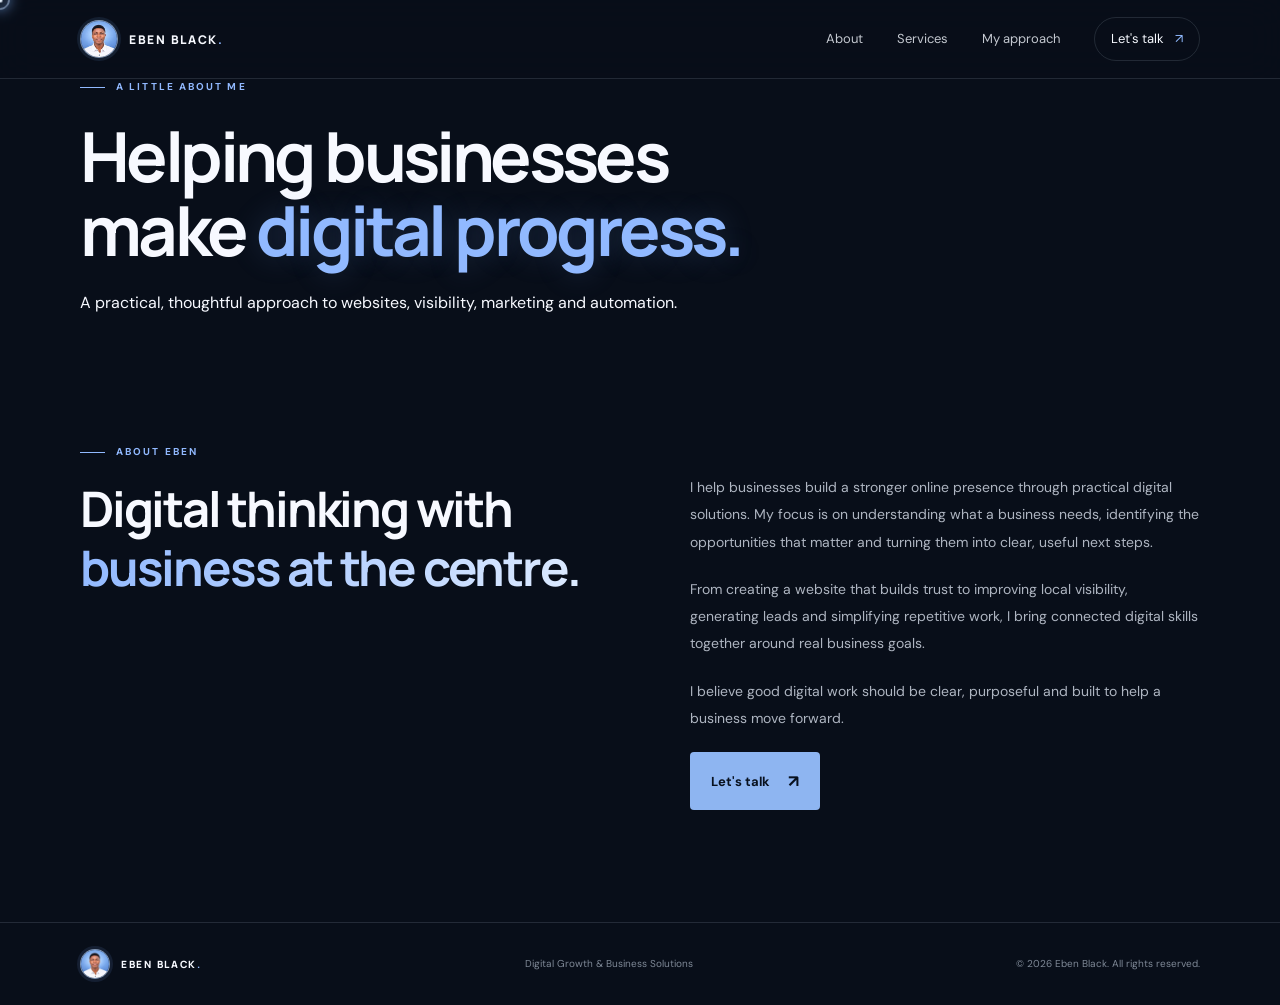
==== about.html @ 84b75a9a "Create dedicated About page" ====
<!doctype html>
<html lang="en">
<head>
  <meta charset="UTF-8">
  <meta name="viewport" content="width=device-width, initial-scale=1">
  <meta name="theme-color" content="#10131a">
  <meta name="description" content="I help businesses build a stronger online presence through thoughtful, practical digital solutions.">
  <meta property="og:title" content="Eben Black — Digital Growth & Business Solutions">
  <meta property="og:description" content="Practical digital solutions that help businesses get seen, win customers and grow.">
  <meta property="og:type" content="website">
  <title>About | Eben Black</title>
  <link rel="preconnect" href="https://fonts.googleapis.com">
  <link rel="preconnect" href="https://fonts.gstatic.com" crossorigin>
  <link href="https://fonts.googleapis.com/css2?family=DM+Sans:wght@400;500;600;700&family=Manrope:wght@400;500;600;700;800&display=swap" rel="stylesheet">
  <link rel="icon" type="image/png" href="/assets/eben-favicon.png?v=4"><link rel="apple-touch-icon" type="image/png" href="/assets/eben-favicon.png?v=4"><link rel="stylesheet" href="styles.css">
  <script src="script.js" defer></script>
</head>
<body>
<header class="site-header">
    <nav class="nav container" aria-label="Main navigation">
      <a class="brand" href="/" aria-label="Eben Black home"><img class="brand-photo" src="/assets/eben-portrait.jpg?v=4" alt="Eben Black portrait" width="38" height="38" loading="eager"><span>EBEN BLACK<span class="brand-dot">.</span></span></a>
      <button class="menu-toggle" aria-label="Open navigation" aria-expanded="false" aria-controls="nav-links"><span></span><span></span></button>
      <div class="nav-links" id="nav-links">
        <a href="/about.html" aria-current="page">About</a><a href="/services.html">Services</a><a href="/approach.html">My approach</a><a href="/contact.html" class="nav-cta">Let's talk <span aria-hidden="true">↗</span></a>
      </div>
    </nav>
  </header>
<main><section class="page-hero"><div class="container"><p class="eyebrow"><span class="eyebrow-line"></span>A LITTLE ABOUT ME</p><h1>Helping businesses make <span class="hero-highlight">digital progress.</span></h1><p class="page-lead">A practical, thoughtful approach to websites, visibility, marketing and automation.</p></div></section><section class="section about-page-section"><div class="container split-layout"><div><p class="eyebrow"><span class="eyebrow-line"></span> ABOUT EBEN</p><h2 class="section-heading">Digital thinking with <span class="gradient-text">business at the centre.</span></h2></div><div class="about-copy"><p>I help businesses build a stronger online presence through practical digital solutions. My focus is on understanding what a business needs, identifying the opportunities that matter and turning them into clear, useful next steps.</p><p>From creating a website that builds trust to improving local visibility, generating leads and simplifying repetitive work, I bring connected digital skills together around real business goals.</p><p>I believe good digital work should be clear, purposeful and built to help a business move forward.</p><a class="button button-primary" href="/contact.html">Let's talk <span aria-hidden="true">↗</span></a></div></div></section></main>
<footer class="footer"><div class="container footer-inner"><a class="brand" href="/"><img class="brand-photo" src="/assets/eben-portrait.jpg?v=4" alt=""><span>EBEN BLACK<span class="brand-dot">.</span></span></a><p>Digital Growth &amp; Business Solutions</p><span>© <span id="year"></span> Eben Black. All rights reserved.</span></div></footer>
</body>
</html>
---- styles.css ----
:root{--ink:#f5f6f8;--muted:#a4aab7;--dark:#10131a;--panel:#171c26;--line:rgba(255,255,255,.1);--lime:#c4f36b;--blue:#8ca8ff;--font:'DM Sans',sans-serif;--display:'Manrope',sans-serif}*{box-sizing:border-box}html{scroll-behavior:smooth;scroll-padding-top:90px}body{margin:0;background:var(--dark);color:var(--ink);font-family:var(--font);line-height:1.65;-webkit-font-smoothing:antialiased}a{color:inherit;text-decoration:none}.container{width:min(1120px,calc(100% - 48px));margin-inline:auto}.site-header{position:sticky;top:0;z-index:20;background:rgba(16,19,26,.88);backdrop-filter:blur(18px);border-bottom:1px solid var(--line)}.nav{height:78px;display:flex;align-items:center;justify-content:space-between}.brand{display:inline-flex;align-items:center;gap:11px;font:800 12px var(--display);letter-spacing:1.7px}.brand-mark{display:grid;place-items:center;width:34px;height:34px;border-radius:10px;background:var(--lime);color:#11151b;font:800 12px var(--display);letter-spacing:-.5px}.brand-dot{color:var(--lime)}.nav-links{display:flex;align-items:center;gap:34px;color:#c4c8d0;font-size:13px}.nav-links a:hover,.text-link:hover{color:var(--lime)}.nav-cta{padding:10px 16px;border:1px solid var(--line);border-radius:6px;color:var(--ink)}.nav-cta span{color:var(--lime);margin-left:8px}.menu-toggle{display:none}.section{padding:112px 0}.hero{padding:100px 0 28px;overflow:hidden;background:radial-gradient(ellipse at 82% 35%,rgba(91,112,177,.14),transparent 34%),var(--dark)}.hero-grid{display:grid;grid-template-columns:1.08fr .92fr;align-items:center;gap:65px;min-height:480px}.eyebrow{display:flex;align-items:center;gap:11px;color:var(--lime);font-size:10px;font-weight:700;letter-spacing:2px}.eyebrow-line{width:25px;height:1px;background:var(--lime)}h1,h2,h3,p{margin-top:0}h1,h2,h3{font-family:var(--display)}h1{max-width:680px;margin:23px 0 22px;font-size:clamp(42px,5.5vw,69px);line-height:1.08;letter-spacing:-3.6px;font-weight:700}.gradient-text{background:linear-gradient(100deg,var(--lime),#a8c8ff 90%);-webkit-background-clip:text;background-clip:text;color:transparent}.hero-description{max-width:570px;color:#b0b6c2;font-size:16px;line-height:1.85}.hero-actions{display:flex;align-items:center;gap:28px;margin-top:32px}.button{display:inline-flex;align-items:center;justify-content:center;gap:18px;padding:15px 21px;border-radius:6px;font-size:13px;font-weight:700;transition:transform .2s,background .2s}.button:hover{transform:translateY(-2px)}.button-primary{background:var(--lime);color:#151a1e}.button-primary span,.button-light span{font-size:17px}.text-link{font-size:13px;font-weight:600;color:var(--ink)}.text-link span{color:var(--lime);margin-left:7px}.hero-note{margin-top:48px;color:#89919f;font-size:11px}.status-dot{display:inline-block;width:7px;height:7px;margin-right:9px;border-radius:50%;background:var(--lime);box-shadow:0 0 12px #c4f36b80}.hero-art{height:455px;position:relative;display:grid;place-items:center}.art-orbit{position:absolute;border:1px solid rgba(196,243,107,.15);border-radius:50%;transform:rotate(-28deg)}.orbit-one{width:430px;height:290px}.orbit-two{width:350px;height:410px;transform:rotate(38deg);border-color:rgba(140,168,255,.16)}.art-card-main{position:relative;width:265px;padding:28px 29px 25px;border:1px solid rgba(255,255,255,.16);border-radius:14px;background:linear-gradient(145deg,#252d3b,#171c26 70%);box-shadow:0 30px 80px #0007;transform:rotate(-5deg)}.art-label{font-size:9px;letter-spacing:2px;color:#aab2c0}.art-symbol{position:absolute;right:27px;top:45px;width:45px;height:45px;border-radius:50%;display:grid;place-items:center;background:var(--lime);color:#111;font-size:25px}.art-card-main h2{font-size:38px;line-height:1.13;letter-spacing:-1.8px;margin:32px 0 20px}.art-card-main h2 span{color:var(--lime)}.art-line{height:1px;background:var(--line);margin-bottom:14px}.art-card-main p{font-size:10px;color:#aab2c0;margin:0}.art-chip{position:absolute;padding:12px 16px;border:1px solid #ffffff20;border-radius:7px;background:#202735;color:#e9edf2;font-size:11px;box-shadow:0 15px 35px #0005}.chip-top{top:75px;right:0}.chip-bottom{bottom:66px;left:0}.chip-icon{color:var(--lime);margin-right:8px}.art-spark{position:absolute;color:var(--lime);font-size:24px}.spark-one{top:38px;left:70px}.spark-two{right:38px;bottom:65px;color:var(--blue)}.hero-bottom{display:flex;align-items:center;gap:23px;padding:24px 0 12px;border-top:1px solid var(--line);color:#b8bfca;font-size:10px;letter-spacing:1.4px}.hero-bottom>span{color:#727c8b;font-size:9px;margin-right:8px}.hero-bottom i{height:3px;width:3px;border-radius:50%;background:var(--lime)}.about-section{background:#151a23}.split-layout{display:grid;grid-template-columns:1fr 1fr;gap:100px;align-items:start}.section-heading{font-size:clamp(34px,4vw,49px);line-height:1.2;letter-spacing:-2.2px;margin:20px 0 0}.about-copy{padding-top:30px}.about-copy p{color:#aeb5c1;font-size:14px;line-height:1.95;margin-bottom:20px}.about-copy .text-link{display:inline-block;margin-top:8px}.services-section{background:var(--dark)}.section-intro{display:flex;justify-content:space-between;align-items:end;gap:50px;margin-bottom:48px}.section-intro .section-heading{max-width:610px}.intro-note{max-width:310px;color:#929aa8;font-size:13px;line-height:1.8;margin-bottom:5px}.service-grid{display:grid;grid-template-columns:repeat(3,1fr);gap:13px}.service-card{position:relative;min-height:270px;padding:27px 25px 23px;border:1px solid var(--line);border-radius:9px;background:linear-gradient(145deg,#1a202b,#151a23);transition:border-color .2s,transform .2s}.service-card:hover{border-color:#c4f36b70;transform:translateY(-4px)}.service-number{position:absolute;top:25px;right:25px;color:#687181;font:600 11px var(--display)}.service-icon{width:40px;height:40px;display:grid;place-items:center;border:1px solid #c4f36b55;border-radius:9px;color:var(--lime);font-size:20px;margin-bottom:25px}.service-card h3{font-size:17px;letter-spacing:-.4px;margin-bottom:10px}.service-card p{color:#9fa7b4;font-size:12px;line-height:1.8;margin-bottom:22px}.service-tag{font-size:8px;letter-spacing:1.4px;color:#c4f36b;font-weight:700}.service-card-wide{grid-column:span 3;min-height:190px;padding-left:90px}.service-card-wide .service-icon{position:absolute;left:26px;top:27px}.service-card-wide p{max-width:650px}.approach-section{background:#151a23}.approach-layout{display:grid;grid-template-columns:1fr 1fr;gap:100px}.approach-lead{max-width:420px;color:#aab2bf;font-size:14px;line-height:1.9;margin-top:25px}.steps{padding-top:12px}.step{display:grid;grid-template-columns:45px 1fr;gap:18px;padding:25px 0;border-bottom:1px solid var(--line)}.step:first-child{border-top:1px solid var(--line)}.step>span{color:var(--lime);font:700 12px var(--display);padding-top:4px}.step h3{font-size:17px;margin-bottom:6px}.step p{font-size:12px;color:#9fa7b4;line-height:1.8;margin:0}.contact-section{padding:90px 0}.contact-panel{position:relative;overflow:hidden;display:flex;align-items:center;justify-content:space-between;gap:40px;padding:64px 68px;border:1px solid #c4f36b40;border-radius:13px;background:radial-gradient(ellipse at 90% 10%,#7c9b4830,transparent 40%),linear-gradient(120deg,#202a2c,#1b2330)}.contact-panel h2{font-size:clamp(34px,4vw,48px);line-height:1.2;letter-spacing:-2px;margin:18px 0}.contact-panel>div:first-child>p:last-child{max-width:490px;color:#aeb8c0;font-size:13px;line-height:1.8;margin:0}.contact-action{position:relative;z-index:2;display:flex;flex-direction:column;align-items:flex-start;gap:14px;min-width:185px}.button-light{background:var(--lime);color:#151a1e}.contact-email{font-size:11px;color:#c4cbd1}.contact-decoration{position:absolute;right:200px;bottom:-100px;color:#ffffff08;font:800 250px var(--display);letter-spacing:-25px;pointer-events:none}.contact-decoration span{color:#c4f36b}.footer{border-top:1px solid var(--line);padding:26px 0}.footer-inner{display:flex;align-items:center;justify-content:space-between;gap:20px}.footer p,.footer-inner>span{margin:0;color:#7f8997;font-size:10px}.footer .brand{font-size:10px}.footer .brand-mark{width:29px;height:29px;font-size:10px}
@media(max-width:850px){.hero-grid{gap:25px}.hero-art{transform:scale(.9)}.split-layout,.approach-layout{gap:45px}.service-grid{grid-template-columns:repeat(2,1fr)}.service-card-wide{grid-column:span 2}.contact-panel{padding:48px 38px}.hero-bottom{gap:13px;font-size:8px}.hero-bottom>span{font-size:8px}}
@media(max-width:650px){.container{width:min(100% - 36px,520px)}.section{padding:78px 0}.nav{height:68px}.menu-toggle{display:flex;flex-direction:column;gap:5px;border:0;background:none;padding:10px}.menu-toggle span{display:block;width:22px;height:2px;background:#fff}.nav-links{display:none;position:absolute;top:68px;left:0;right:0;padding:22px 24px 26px;background:#151a23;border-bottom:1px solid var(--line);flex-direction:column;align-items:stretch;gap:20px}.nav-links.open{display:flex}.nav-cta{text-align:center}.hero{padding-top:68px}.hero-grid{grid-template-columns:1fr;gap:5px}.hero-copy{position:relative;z-index:1}.hero h1{font-size:clamp(42px,12vw,60px);letter-spacing:-2.8px}.hero-description{font-size:14px}.hero-note{margin-top:30px}.hero-art{height:360px;transform:scale(.84);margin:-5px -20px -15px}.hero-bottom{flex-wrap:wrap;justify-content:center;padding-top:18px;gap:10px 13px}.hero-bottom>span{width:100%;text-align:center;margin:0 0 5px}.split-layout,.approach-layout{grid-template-columns:1fr;gap:20px}.about-copy{padding-top:0}.section-heading{font-size:37px}.section-intro{display:block}.intro-note{margin-top:20px}.service-grid{grid-template-columns:1fr}.service-card{min-height:235px}.service-card-wide{grid-column:auto;padding:27px 25px 23px}.service-card-wide .service-icon{position:static}.contact-section{padding:65px 0}.contact-panel{display:block;padding:38px 25px}.contact-action{margin-top:28px}.contact-decoration{right:0;font-size:180px}.footer-inner{flex-wrap:wrap}.footer-inner p{order:3;width:100%}}
@media(prefers-reduced-motion:reduce){html{scroll-behavior:auto}*,*::before,*::after{transition:none!important;animation:none!important}}

/* ===== Eben Black visual identity + homepage hero ===== */
:root{--dark:#080e19;--panel:#101c2d;--ink:#f7f9ff;--muted:#aebbd0;--line:rgba(213,228,255,.13);--blue:#709de0;--blue-bright:#91b9ff;--blue-pale:#dceaff;--font:'DM Sans',sans-serif;--display:'Manrope',sans-serif}
body{background:var(--dark);color:var(--ink)}
.site-header{background:rgba(8,14,25,.88);border-color:var(--line)}
.brand-mark{background:var(--blue);color:#08111f;border-radius:50%}
.brand-dot,.nav-cta span,.text-link span{color:var(--blue-bright)}
.nav-links a:hover,.text-link:hover{color:var(--blue-bright)}
.nav-cta{border-radius:999px}
.hero{position:relative;isolation:isolate;overflow:hidden;padding:55px 0 25px;background:radial-gradient(ellipse at 50% 45%,rgba(75,124,198,.24),transparent 43%),linear-gradient(115deg,#080e19 4%,#0d1728 55%,#080e19 100%)}
.hero:before{content:"";position:absolute;inset:0;z-index:-1;opacity:.17;background-image:linear-gradient(rgba(150,190,255,.08) 1px,transparent 1px),linear-gradient(90deg,rgba(150,190,255,.08) 1px,transparent 1px);background-size:62px 62px;mask-image:linear-gradient(to bottom,black,transparent 90%)}
.hero-grid{position:relative;display:grid;grid-template-columns:minmax(0,1fr) minmax(350px,.95fr);align-items:center;gap:25px;min-height:610px}
.hero-copy{position:relative;z-index:3;padding:25px 0 55px}
.eyebrow{color:var(--blue-bright);font-size:10px;letter-spacing:2.1px}
.eyebrow-line{background:var(--blue-bright)}
.hero h1{max-width:620px;margin:25px 0 22px;font-size:clamp(48px,6.1vw,79px);line-height:.99;letter-spacing:-4.6px;font-weight:800;text-transform:uppercase}
.hero-highlight{color:var(--blue);text-shadow:0 0 34px rgba(112,157,224,.24)}
.hero-description{max-width:500px;color:#bdc9dc;font-size:15px;line-height:1.9}
.hero-actions{gap:25px;margin-top:32px}
.button{border-radius:4px}
.button-primary{background:var(--blue);color:#08111f;box-shadow:0 8px 30px rgba(112,157,224,.2)}
.button-primary:hover{background:#a6c7ff}
.text-link{color:#e4edfb}
.hero-note{margin-top:40px;color:#899ab3;font-size:10px;letter-spacing:.25px}
.status-dot{background:var(--blue-bright);box-shadow:0 0 14px rgba(145,185,255,.9)}
.hero-portrait{position:relative;isolation:isolate;height:590px;display:flex;align-items:flex-end;justify-content:center}
.portrait-halo{position:absolute;z-index:-2;width:430px;height:430px;top:75px;left:50%;transform:translateX(-50%);border-radius:50%;background:radial-gradient(circle,rgba(112,157,224,.38),rgba(112,157,224,.08) 48%,transparent 72%);filter:blur(8px)}
.portrait-word{position:absolute;z-index:-1;top:68px;left:50%;transform:translateX(-50%);font:800 clamp(92px,13vw,176px)/.9 var(--display);letter-spacing:-.095em;color:rgba(112,157,224,.17);white-space:nowrap}
.portrait-frame{position:relative;width:min(100%,440px);height:535px;overflow:hidden;border-radius:48% 48% 8px 8px / 34% 34% 8px 8px;background:linear-gradient(160deg,#8eb8f2,#709de0 58%,#243d62);border:1px solid rgba(203,225,255,.42);box-shadow:0 30px 100px rgba(0,0,0,.45),0 0 70px rgba(112,157,224,.15)}
.portrait-frame:after{content:"";position:absolute;inset:0;background:linear-gradient(180deg,transparent 65%,rgba(5,12,23,.36));pointer-events:none}
.portrait-image{position:relative;z-index:1;width:100%;height:100%;display:block;object-fit:cover;object-position:center 22%;mix-blend-mode:normal}
.portrait-fallback{position:absolute;inset:0;display:grid;place-items:center;color:rgba(255,255,255,.8);font:800 100px var(--display);letter-spacing:-9px;background:radial-gradient(circle at 50% 35%,#9fc4f7,#709de0 62%,#29476f)}
.portrait-caption{position:absolute;z-index:3;right:0;bottom:34px;display:flex;align-items:center;gap:12px;color:#f4f8ff;font:700 11px var(--display);letter-spacing:1.5px;text-shadow:0 2px 12px #000}
.portrait-caption small{display:inline-block;margin-top:5px;color:#d5e5ff;font:500 8px var(--font);letter-spacing:1.5px}
.caption-rule{width:35px;height:1px;background:var(--blue-bright)}
.portrait-float{position:absolute;z-index:4;padding:12px 16px;border:1px solid rgba(211,229,255,.22);background:rgba(13,26,44,.82);backdrop-filter:blur(14px);border-radius:4px;color:#eff6ff;font-size:10px;letter-spacing:.2px;box-shadow:0 15px 40px #0005;animation:floatBadge 5s ease-in-out infinite}
.float-icon{color:var(--blue-bright);margin-right:8px}
.float-top{top:160px;right:-2px}
.float-bottom{bottom:95px;left:-16px;animation-delay:-2.5s}
.portrait-spark{position:absolute;color:var(--blue-bright);text-shadow:0 0 20px var(--blue);animation:sparkPulse 3s ease-in-out infinite}
.spark-a{top:90px;right:70px;font-size:30px}
.spark-b{top:270px;left:18px;font-size:18px;animation-delay:-1.4s}
.hero-side-note{position:absolute;right:0;top:48%;display:flex;align-items:center;gap:12px;writing-mode:vertical-rl;color:#8497b3;font-size:8px;letter-spacing:2px}
.hero-side-note i{width:1px;height:48px;background:var(--blue)}
.hero-side-note span:first-child{color:var(--blue-bright)}
.hero-bottom{position:relative;display:flex;align-items:center;justify-content:space-between;gap:17px;padding:21px 0 12px;border-top:1px solid var(--line);color:#d3deee;font-size:9px;letter-spacing:1.25px}
.hero-bottom>span{color:#7e91ac;font-size:8px}
.hero-bottom i{height:3px;width:3px;flex:0 0 3px;border-radius:50%;background:var(--blue-bright);box-shadow:0 0 8px var(--blue)}
.about-section,.approach-section{background:#0e1929}
.services-section{background:#080e19}
.section-heading .gradient-text{background:linear-gradient(100deg,var(--blue-bright),#dceaff);-webkit-background-clip:text;background-clip:text;color:transparent}
.service-card{background:linear-gradient(145deg,#142238,#0d1727);border-color:var(--line)}
.service-icon{border-color:rgba(145,185,255,.4);color:var(--blue-bright)}
.service-tag,.step>span{color:var(--blue-bright)}
.service-card:hover{border-color:rgba(145,185,255,.65)}
.contact-panel{border-color:rgba(145,185,255,.35);background:radial-gradient(ellipse at 90% 10%,rgba(112,157,224,.25),transparent 40%),linear-gradient(120deg,#152943,#101b2b)}
.button-light{background:var(--blue);color:#08111f}
.contact-decoration span{color:var(--blue-bright)}
.footer{border-color:var(--line)}
@keyframes floatBadge{0%,100%{transform:translateY(0)}50%{transform:translateY(-11px)}}
@keyframes sparkPulse{0%,100%{opacity:.5;transform:scale(.85) rotate(0)}50%{opacity:1;transform:scale(1.15) rotate(20deg)}}

/* Lightning-inspired pointer trail: desktop pointer devices only */
@media (hover:hover) and (pointer:fine){
  body,body a,body button{cursor:none}
  .custom-cursor{position:fixed;left:0;top:0;width:19px;height:19px;border:1px solid rgba(190,218,255,.95);border-radius:50%;pointer-events:none;z-index:9999;transform:translate(-50%,-50%);box-shadow:0 0 14px rgba(112,157,224,.75),inset 0 0 8px rgba(112,157,224,.35);mix-blend-mode:screen}
  .custom-cursor:after{content:"";position:absolute;width:4px;height:4px;left:50%;top:50%;transform:translate(-50%,-50%);border-radius:50%;background:#e8f3ff;box-shadow:0 0 10px #91b9ff}
  .cursor-trace{position:fixed;z-index:9998;width:7px;height:22px;pointer-events:none;left:0;top:0;transform-origin:center;border-radius:100%;background:linear-gradient(180deg,rgba(226,241,255,.95),rgba(112,157,224,.65),transparent);filter:drop-shadow(0 0 5px rgba(112,157,224,.8));animation:traceFade .55s ease-out forwards}
  @keyframes traceFade{0%{opacity:.95;transform:translate(-50%,-50%) rotate(var(--angle)) scaleY(1)}100%{opacity:0;transform:translate(calc(-50% + var(--drift)),calc(-50% + 13px)) rotate(calc(var(--angle) + 35deg)) scaleY(.12)}}
}
@media(max-width:850px){.hero-grid{grid-template-columns:1fr minmax(280px,.8fr);gap:8px}.hero h1{font-size:clamp(48px,6vw,66px)}.hero-portrait{height:520px}.portrait-frame{height:470px}.portrait-word{font-size:110px}.hero-side-note{display:none}}
@media(max-width:650px){.hero{padding:40px 0 22px}.hero-grid{grid-template-columns:1fr;gap:0;min-height:0}.hero-copy{padding:25px 0 0}.hero h1{font-size:clamp(43px,12vw,61px);letter-spacing:-2.8px;max-width:570px}.hero-description{font-size:14px}.hero-note{margin-top:26px}.hero-portrait{height:440px;margin-top:0}.portrait-frame{width:min(88%,360px);height:420px}.portrait-halo{width:340px;height:340px;top:40px}.portrait-word{top:45px;font-size:clamp(83px,22vw,125px)}.float-top{top:90px;right:-2px}.float-bottom{bottom:70px;left:-2px}.portrait-caption{right:0;bottom:20px}.spark-a{top:35px;right:30px}.spark-b{top:200px;left:4px}.hero-bottom{justify-content:center;flex-wrap:wrap;gap:9px 12px;text-align:center}.hero-bottom>span{width:100%;text-align:center}.hero-bottom div{font-size:8px}.hero-bottom i{width:3px}.custom-cursor{display:none}}
@media(prefers-reduced-motion:reduce){.portrait-float,.portrait-spark{animation:none!important}.cursor-trace{display:none!important}}


/* Readability and real-personal-brand refinement */
.brand-photo{width:38px;height:38px;display:block;object-fit:cover;object-position:center 24%;border-radius:50%;border:1px solid rgba(180,207,245,.55);box-shadow:0 0 0 3px rgba(112,157,224,.12)}
.hero{background:#0b1422}
.hero:before{opacity:.055}
.hero-grid{grid-template-columns:minmax(0,1fr) minmax(360px,.88fr);gap:46px;min-height:590px}
.hero-copy{max-width:590px;padding:15px 0 35px}
.hero .eyebrow{font-size:11px;letter-spacing:1.25px;color:#a9c8f4}
.hero h1{text-transform:none;font-size:clamp(42px,5.1vw,65px);line-height:1.12;letter-spacing:-2.4px;font-weight:750;max-width:580px;margin:22px 0 20px;color:#fff}
.hero-highlight{color:#91b9ff;text-shadow:none}
.hero-description{max-width:490px;color:#d2dced;font-size:16px;line-height:1.85}
.hero-actions{margin-top:28px}
.button-primary{background:#8eb5f1;color:#08111f;box-shadow:none}
.button-primary:hover{background:#b7d2fa}
.text-link{color:#e8eef8}
.hero-note{color:#aebbd0;font-size:11px}
.status-dot{background:#91b9ff;box-shadow:none}
.hero-portrait{height:550px;align-items:flex-end}
.portrait-halo{width:390px;height:390px;top:80px;background:radial-gradient(circle,rgba(112,157,224,.22),rgba(112,157,224,.05) 55%,transparent 75%);filter:none}
.portrait-word{top:72px;font-size:clamp(82px,10vw,132px);letter-spacing:-.08em;color:rgba(145,185,255,.10)}
.portrait-frame{width:min(100%,420px);height:510px;border-radius:220px 220px 8px 8px / 170px 170px 8px 8px;background:#709de0;border:1px solid rgba(203,225,255,.3);box-shadow:0 22px 65px rgba(0,0,0,.32);overflow:hidden}
.portrait-image{width:100%;height:100%;object-fit:cover;object-position:center 22%;display:block}
.portrait-frame:after{background:linear-gradient(180deg,transparent 78%,rgba(5,12,23,.12))}
.portrait-caption{right:8px;bottom:20px;font-size:10px}
.portrait-caption small{font-size:8px}
.portrait-float{background:#14243a;border-color:rgba(190,214,248,.18);box-shadow:0 8px 24px rgba(0,0,0,.2);font-size:10px}
.float-top{top:145px;right:-5px}
.float-bottom{bottom:70px;left:-4px}
.portrait-spark{opacity:.55}
.hero-side-note{display:none}
.hero-bottom{color:#dce6f5;font-size:9px}
.hero-bottom>span{color:#a5b4c9}
.about-section,.approach-section{background:#101c2d}
.service-card{background:#111e30;border-radius:6px}
.service-card:hover{transform:translateY(-2px)}
.contact-panel{border-radius:8px;background:#14243a;box-shadow:none}
@media(max-width:850px){.hero-grid{grid-template-columns:1fr minmax(280px,.8fr);gap:20px}.hero h1{font-size:clamp(40px,5.4vw,56px)}.hero-portrait{height:490px}.portrait-frame{height:450px}}
@media(max-width:650px){.hero-grid{grid-template-columns:1fr;gap:0}.hero-copy{padding:18px 0 0}.hero h1{font-size:clamp(39px,10vw,54px);line-height:1.13;letter-spacing:-1.8px}.hero-description{font-size:14px;line-height:1.8}.hero-portrait{height:405px;margin-top:5px}.portrait-frame{width:min(88%,340px);height:390px}.portrait-word{font-size:88px}.float-top{top:75px}.float-bottom{bottom:55px}}


/* Three-column, edge-blended animated hero */
.hero{position:relative;isolation:isolate;overflow:hidden;padding:62px 0 26px;background:linear-gradient(112deg,#08111e 0%,#0d1b30 48%,#091321 100%)}
.hero:before{opacity:.09}
.hero-ambient{position:absolute;inset:0;z-index:-1;overflow:hidden;pointer-events:none}
.ambient-orb{position:absolute;display:block;width:520px;height:520px;border-radius:50%;filter:blur(95px);opacity:.18;animation:ambientDrift 14s ease-in-out infinite alternate}
.orb-one{top:-240px;left:28%;background:#6d9ee7}
.orb-two{right:-220px;bottom:-320px;background:#385f9b;animation-delay:-7s}
.ambient-grid{position:absolute;inset:0;opacity:.1;background-image:linear-gradient(rgba(173,205,250,.12) 1px,transparent 1px),linear-gradient(90deg,rgba(173,205,250,.12) 1px,transparent 1px);background-size:74px 74px;mask-image:linear-gradient(90deg,transparent,black 35%,black 70%,transparent)}
.hero-grid{display:grid;grid-template-columns:minmax(0,1fr) minmax(300px,1.05fr) minmax(0,1fr);align-items:center;gap:20px;min-height:570px}
.hero-copy{z-index:2;max-width:390px;padding:15px 0 35px}
.hero .eyebrow{font-size:10px;line-height:1.8;letter-spacing:1.4px;white-space:nowrap;color:#b7d1f7}
.hero h1{font-size:clamp(38px,4vw,57px);line-height:1.12;letter-spacing:-2.4px;text-transform:none;max-width:410px;margin:23px 0 29px}
.hero-highlight{color:#91b9ff;text-shadow:0 0 30px rgba(112,157,224,.22)}
.hero-actions{margin-top:0}
.hero-copy .button{margin-top:0}
.hero-note{margin-top:36px;font-size:10px;color:#aebbd0}
.hero-portrait{height:570px;min-width:0;position:relative;display:flex;align-items:flex-end;justify-content:center;isolation:isolate;perspective:900px}
.portrait-halo{position:absolute;z-index:-2;top:50px;left:50%;width:430px;height:430px;transform:translateX(-50%);border-radius:50%;background:radial-gradient(circle,rgba(126,174,241,.38) 0%,rgba(85,137,210,.16) 42%,transparent 72%);filter:blur(20px);animation:haloPulse 6s ease-in-out infinite}
.portrait-word{position:absolute;z-index:-1;top:65px;left:50%;transform:translateX(-50%);font:800 clamp(82px,10vw,132px)/.9 var(--display);letter-spacing:-.09em;color:rgba(160,195,246,.12);white-space:nowrap}
.portrait-image{position:relative;z-index:1;display:block;width:min(100%,430px);height:550px;object-fit:cover;object-position:center 18%;border:0;border-radius:0;background:transparent;box-shadow:none;mix-blend-mode:normal;filter:drop-shadow(0 20px 45px rgba(0,0,0,.18));-webkit-mask-image:radial-gradient(ellipse 72% 82% at 50% 48%,#000 58%,rgba(0,0,0,.94) 72%,transparent 100%);mask-image:radial-gradient(ellipse 72% 82% at 50% 48%,#000 58%,rgba(0,0,0,.94) 72%,transparent 100%);animation:portraitFloat 7s ease-in-out infinite}
.portrait-orbit{position:absolute;z-index:0;left:50%;top:52%;width:360px;height:470px;border:1px solid rgba(159,195,246,.12);border-radius:50%;pointer-events:none;transform:translate(-50%,-50%) rotate(22deg);animation:orbitTurn 28s linear infinite}
.orbit-b{width:410px;height:360px;transform:translate(-50%,-50%) rotate(-32deg);border-color:rgba(159,195,246,.08);animation-direction:reverse;animation-duration:36s}
.portrait-glint{position:absolute;z-index:2;color:#c7ddff;text-shadow:0 0 20px #8eb8f2;animation:glint 4s ease-in-out infinite}
.glint-a{top:100px;right:12%;font-size:24px}
.glint-b{top:48%;left:4%;font-size:20px;animation-delay:-2s}
.hero-right{position:relative;z-index:2;max-width:340px;justify-self:end;padding:15px 0 25px}
.hero-index{display:flex;align-items:center;gap:11px;color:#91b9ff;font:700 9px var(--display);letter-spacing:1.7px}
.hero-index i{width:28px;height:1px;background:#91b9ff;opacity:.7}
.hero-right>p{margin:24px 0 28px;color:#c7d4e7;font-size:15px;line-height:1.95}
.button-outline{border:1px solid rgba(171,202,246,.45);color:#eaf2ff;background:rgba(20,39,65,.34)}
.button-outline span{color:#a9c9f7}
.button-outline:hover{background:rgba(119,161,221,.16);border-color:#a9c9f7}
.hero-side-note{display:flex;align-items:flex-start;gap:12px;margin-top:42px;color:#8195b2;font-size:8px;line-height:1.8;letter-spacing:1.25px}
.side-note-line{display:block;flex:0 0 25px;height:1px;margin-top:7px;background:#91b9ff}
.hero-bottom{position:relative;z-index:2;gap:16px}
.hero-reveal{opacity:0;transform:translateY(22px);transition:opacity .85s ease,transform .85s cubic-bezier(.2,.7,.2,1)}
.hero-reveal.is-visible{opacity:1;transform:translateY(0)}
.hero-copy.hero-reveal{transition-delay:.08s}.hero-right.hero-reveal{transition-delay:.22s}
@keyframes portraitFloat{0%,100%{transform:translateY(0) rotateY(-2deg)}50%{transform:translateY(-10px) rotateY(2deg)}}
@keyframes haloPulse{0%,100%{opacity:.7;scale:.94}50%{opacity:1;scale:1.06}}
@keyframes orbitTurn{to{rotate:360deg}}
@keyframes glint{0%,100%{opacity:.35;transform:scale(.8) rotate(0)}50%{opacity:1;transform:scale(1.2) rotate(24deg)}}
@keyframes ambientDrift{from{transform:translate3d(-25px,0,0) scale(.9)}to{transform:translate3d(40px,30px,0) scale(1.15)}}
@media(max-width:1000px){.hero-grid{grid-template-columns:minmax(0,1fr) minmax(270px,.95fr) minmax(0,.9fr);gap:12px}.hero h1{font-size:clamp(35px,4vw,48px)}.hero .eyebrow{font-size:8px;letter-spacing:1px}.portrait-image{height:500px}.hero-portrait{height:520px}.portrait-halo{width:350px;height:350px}.portrait-orbit{width:300px;height:410px}.orbit-b{width:350px;height:320px}.hero-right>p{font-size:13px}}
@media(max-width:700px){.hero{padding:38px 0 22px}.hero-grid{grid-template-columns:1fr;gap:0;min-height:0}.hero-copy{max-width:540px;padding:20px 0 0}.hero .eyebrow{font-size:9px;white-space:normal}.hero h1{font-size:clamp(40px,10vw,58px);max-width:540px;margin:18px 0 24px}.hero-note{margin-top:23px}.hero-portrait{height:390px;margin-top:-2px;order:2}.portrait-image{width:min(100%,350px);height:390px;object-position:center 17%}.portrait-halo{top:18px;width:310px;height:310px}.portrait-word{top:24px;font-size:85px}.portrait-orbit{width:270px;height:330px}.orbit-b{width:310px;height:270px}.hero-right{order:3;justify-self:stretch;max-width:540px;padding:10px 0 30px}.hero-right>p{font-size:14px;margin:13px 0 20px}.hero-side-note{margin-top:22px}.hero-bottom{justify-content:center;flex-wrap:wrap;gap:9px 12px;text-align:center}.hero-bottom>span{width:100%;text-align:center}.hero-bottom div{font-size:8px}}
@media(prefers-reduced-motion:reduce){.ambient-orb,.portrait-halo,.portrait-image,.portrait-orbit,.portrait-glint{animation:none!important}.hero-reveal{opacity:1;transform:none;transition:none}}


/* Editorial red-and-black hero, inspired by the supplied magazine-cover reference */
.editorial-hero{--editorial-red:#d20e1c;position:relative;isolation:isolate;overflow:hidden;min-height:690px;padding:36px 0 0;background:#080809;color:#f5f3f1}
.editorial-hero:before{content:"";position:absolute;inset:0;z-index:-2;opacity:.22;background:radial-gradient(ellipse at 52% 42%,rgba(132,9,18,.32),transparent 46%),linear-gradient(90deg,transparent 0%,rgba(255,255,255,.025) 50%,transparent 100%)}
.editorial-hero .hero-grid{position:relative;z-index:2;display:grid;grid-template-columns:minmax(0,1fr) minmax(330px,1.08fr) minmax(0,.78fr);align-items:center;gap:24px;min-height:610px}
.editorial-backdrop{position:absolute;z-index:0;top:20px;left:50%;width:min(96%,1500px);transform:translateX(-50%);display:flex;justify-content:center;align-items:center;gap:.025em;white-space:nowrap;pointer-events:none;overflow:hidden;font-family:Manrope, sans-serif;font-size:clamp(130px,21vw,310px);font-weight:800;line-height:.85;letter-spacing:-.095em;color:var(--editorial-red);opacity:.92}
.editorial-backdrop span:last-child{color:#8e0b14}
.editorial-hero .hero-copy{position:relative;z-index:3;max-width:380px;padding:40px 0 60px}
.editorial-hero .eyebrow{font-size:9px;letter-spacing:1.5px;color:#efb7b9;white-space:normal}
.editorial-hero .eyebrow-line{background:var(--editorial-red)}
.editorial-greeting{margin:45px 0 7px;color:#efb7b9;font-size:12px;font-style:italic;letter-spacing:1.2px}
.editorial-hero h1{max-width:390px;margin:0 0 27px;color:#f5f3f1;font-size:clamp(35px,3.7vw,54px);line-height:1.04;letter-spacing:-1.8px;font-weight:800;text-transform:none}
.editorial-hero .hero-highlight{color:#fff;text-shadow:0 0 22px rgba(210,14,28,.25)}
.editorial-hero .button-primary{background:var(--editorial-red);color:#fff;border:1px solid var(--editorial-red);box-shadow:0 8px 30px rgba(210,14,28,.18)}
.editorial-hero .button-primary:hover{background:#f01b2b;border-color:#f01b2b;transform:translateY(-2px)}
.editorial-hero .hero-note{margin-top:35px;color:#a5a0a0;font-size:8px;letter-spacing:1.25px}
.editorial-hero .status-dot{background:#e51b2a;box-shadow:0 0 10px rgba(229,27,42,.7)}
.editorial-hero .hero-portrait{position:relative;z-index:2;align-self:stretch;height:610px;min-width:0;display:flex;justify-content:center;align-items:flex-end;overflow:visible;perspective:1000px}
.editorial-hero .portrait-backlight{position:absolute;z-index:-1;bottom:35px;left:50%;width:410px;height:410px;transform:translateX(-50%);border-radius:50%;background:radial-gradient(circle,rgba(173,14,25,.3),rgba(110,8,15,.1) 48%,transparent 72%);filter:blur(28px);animation:editorialGlow 6s ease-in-out infinite}
.editorial-hero .portrait-image{position:relative;z-index:2;display:block;width:min(125%,520px);height:590px;object-fit:contain;object-position:center bottom;border:0;border-radius:0;background:transparent;box-shadow:none;mix-blend-mode:normal;filter:drop-shadow(0 16px 34px rgba(0,0,0,.42));-webkit-mask-image:linear-gradient(to bottom,#000 0%,#000 88%,rgba(0,0,0,.86) 96%,transparent 100%);mask-image:linear-gradient(to bottom,#000 0%,#000 88%,rgba(0,0,0,.86) 96%,transparent 100%);animation:editorialFloat 7s ease-in-out infinite}
.editorial-hero .portrait-label{position:absolute;z-index:3;bottom:23px;right:4px;color:#b5aaaa;font-size:8px;letter-spacing:1.4px}
.editorial-hero .portrait-label i{color:var(--editorial-red);font-style:normal}
.editorial-hero .hero-right{position:relative;z-index:3;justify-self:end;max-width:280px;padding:45px 0 50px}
.editorial-hero .hero-index{color:#f0444f;font-size:9px;letter-spacing:1.7px}
.editorial-hero .hero-index i{background:#d20e1c}
.editorial-hero .hero-right>p{margin:25px 0 25px;color:#c4bfc0;font-size:14px;line-height:1.9}
.editorial-hero .button-outline{border:1px solid rgba(226,64,75,.65);background:rgba(210,14,28,.08);color:#fff}
.editorial-hero .button-outline span{color:#f0444f}
.editorial-hero .button-outline:hover{background:rgba(210,14,28,.2);border-color:#f0444f}
.editorial-facts{margin-top:36px;border-top:1px solid rgba(255,255,255,.14)}
.editorial-facts>div{display:flex;align-items:center;gap:13px;padding:12px 0;border-bottom:1px solid rgba(255,255,255,.12)}
.editorial-facts strong{min-width:48px;color:#e51b2a;font-size:27px;line-height:1;font-weight:800;letter-spacing:-1px}
.editorial-facts strong span{font-size:14px}
.editorial-facts small{color:#aaa2a3;font-size:8px;letter-spacing:1.1px}
.editorial-hero .hero-bottom{position:relative;z-index:3;display:flex;align-items:center;justify-content:space-between;gap:20px;padding:18px 0 20px;border-top:1px solid rgba(255,255,255,.18);color:#a9a2a3;font-size:8px;letter-spacing:1.6px}
.editorial-hero .hero-bottom a{color:#f0eded;text-decoration:none}
.editorial-hero .hero-bottom b{margin-left:15px;color:#f0444f;font-size:15px}
.editorial-hero .hero-reveal{opacity:0;transform:translateY(22px);transition:opacity .9s ease,transform .9s cubic-bezier(.2,.7,.2,1)}
.editorial-hero .hero-reveal.is-visible{opacity:1;transform:translateY(0)}
@keyframes editorialFloat{0%,100%{transform:translateY(0) rotateY(-1deg)}50%{transform:translateY(-9px) rotateY(1deg)}}
@keyframes editorialGlow{0%,100%{opacity:.65;scale:.94}50%{opacity:1;scale:1.06}}
@media(max-width:1050px){.editorial-hero .hero-grid{grid-template-columns:minmax(0,1fr) minmax(280px,1fr) minmax(0,.78fr);gap:13px}.editorial-hero h1{font-size:clamp(32px,3.7vw,44px)}.editorial-hero .portrait-image{width:min(135%,480px)}.editorial-facts strong{font-size:23px}}
@media(max-width:760px){.editorial-hero{min-height:0;padding:25px 0 0}.editorial-hero .hero-grid{grid-template-columns:1fr;gap:0;min-height:0}.editorial-backdrop{top:220px;font-size:clamp(100px,24vw,190px);width:100%}.editorial-hero .hero-copy{max-width:560px;padding:25px 0 0}.editorial-greeting{margin-top:25px}.editorial-hero h1{max-width:550px;font-size:clamp(39px,10vw,58px);margin:0 0 23px}.editorial-hero .hero-note{margin-top:22px}.editorial-hero .hero-portrait{height:440px;margin-top:-5px;order:2}.editorial-hero .portrait-image{width:min(100%,430px);height:440px;object-position:center bottom}.editorial-hero .portrait-backlight{width:310px;height:310px;bottom:30px}.editorial-hero .portrait-label{right:5%;bottom:15px}.editorial-hero .hero-right{order:3;justify-self:stretch;max-width:560px;padding:15px 0 28px}.editorial-hero .hero-right>p{margin:14px 0 18px;font-size:14px}.editorial-facts{display:grid;grid-template-columns:repeat(3,1fr);gap:10px;margin-top:26px}.editorial-facts>div{display:block;padding:12px 4px}.editorial-facts strong{display:block;margin-bottom:6px}.editorial-facts small{font-size:7px}.editorial-hero .hero-bottom{justify-content:space-between;gap:10px;font-size:7px;letter-spacing:1px}}
@media(prefers-reduced-motion:reduce){.editorial-hero .portrait-image,.editorial-hero .portrait-backlight{animation:none!important}.editorial-hero .hero-reveal{opacity:1;transform:none;transition:none}}


/* Corrected editorial hero: preserve Eben's blue visual identity */
.editorial-hero{--editorial-red:#91b9ff;background:linear-gradient(112deg,#080e19 0%,#0d1b30 52%,#091321 100%);color:#f5f8ff}
.editorial-hero:before{background:radial-gradient(ellipse at 52% 42%,rgba(91,132,194,.23),transparent 48%),linear-gradient(90deg,transparent 0%,rgba(255,255,255,.025) 50%,transparent 100%);opacity:.5}
.editorial-backdrop{color:rgba(112,157,224,.34);opacity:1;text-shadow:0 0 38px rgba(112,157,224,.08)}
.editorial-backdrop span:last-child{color:rgba(145,185,255,.18)}
.editorial-hero .eyebrow,.editorial-hero .editorial-greeting{color:#b9d2f5}
.editorial-hero .eyebrow-line,.editorial-hero .hero-index i{background:#91b9ff}
.editorial-hero h1{color:#f7f9ff}
.editorial-hero .hero-highlight{color:#91b9ff;text-shadow:0 0 22px rgba(112,157,224,.18)}
.editorial-hero .button-primary{background:#8eb5f1;color:#08111f;border-color:#8eb5f1;box-shadow:0 8px 30px rgba(112,157,224,.16)}
.editorial-hero .button-primary:hover{background:#b7d2fa;border-color:#b7d2fa}
.editorial-hero .hero-note{color:#aebbd0}
.editorial-hero .status-dot{background:#91b9ff;box-shadow:0 0 10px rgba(145,185,255,.5)}
.editorial-hero .portrait-backlight{background:radial-gradient(circle,rgba(112,157,224,.32),rgba(67,111,174,.12) 48%,transparent 72%)}
.editorial-hero .portrait-image{width:min(125%,520px);height:590px;object-fit:cover;object-position:center 18%;border:0;border-radius:0;background:transparent;box-shadow:none;filter:drop-shadow(0 16px 34px rgba(0,0,0,.25));-webkit-mask-image:radial-gradient(ellipse 76% 84% at 50% 48%,#000 52%,rgba(0,0,0,.92) 66%,rgba(0,0,0,.5) 80%,transparent 100%);mask-image:radial-gradient(ellipse 76% 84% at 50% 48%,#000 52%,rgba(0,0,0,.92) 66%,rgba(0,0,0,.5) 80%,transparent 100%);animation:editorialFloat 7s ease-in-out infinite}
.editorial-hero .portrait-label{color:#b9cbe4}
.editorial-hero .portrait-label i,.editorial-hero .hero-index{color:#91b9ff}
.editorial-hero .hero-right>p{color:#c7d4e7}
.editorial-hero .button-outline{border-color:rgba(145,185,255,.55);background:rgba(20,39,65,.34);color:#eaf2ff}
.editorial-hero .button-outline span{color:#a9c9f7}
.editorial-hero .button-outline:hover{background:rgba(119,161,221,.16);border-color:#a9c9f7}
.editorial-facts>div{border-color:rgba(213,228,255,.13)}
.editorial-facts strong{color:#91b9ff}
.editorial-facts small{color:#aebbd0}
.editorial-hero .hero-bottom{border-color:rgba(213,228,255,.16);color:#aebbd0}
.editorial-hero .hero-bottom a{color:#eaf2ff}
.editorial-hero .hero-bottom b{color:#91b9ff}
@media(max-width:760px){.editorial-hero .portrait-image{width:min(100%,430px);height:440px;object-position:center 18%}}


/* Final portrait visibility fix: keep the real image visible and softly feather only its outer perimeter */
.editorial-hero .hero-portrait{display:flex!important;visibility:visible!important;opacity:1!important;min-height:590px;overflow:visible!important;align-items:flex-end;justify-content:center;position:relative;isolation:isolate}
.editorial-hero img.portrait-image{display:block!important;visibility:visible!important;opacity:1!important;position:relative!important;z-index:5!important;width:min(125%,520px)!important;height:590px!important;max-width:none;object-fit:contain!important;object-position:center bottom!important;background:transparent!important;border:0!important;border-radius:0!important;box-shadow:none!important;filter:drop-shadow(0 14px 30px rgba(0,0,0,.2))!important;-webkit-mask-image:radial-gradient(ellipse 112% 108% at 50% 48%,#000 70%,rgba(0,0,0,.92) 84%,transparent 100%)!important;mask-image:radial-gradient(ellipse 112% 108% at 50% 48%,#000 70%,rgba(0,0,0,.92) 84%,transparent 100%)!important;animation:editorialFloat 7s ease-in-out infinite!important}
.editorial-hero .portrait-backlight{z-index:0!important}
@media(max-width:760px){.editorial-hero .hero-portrait{min-height:440px;height:440px!important}.editorial-hero img.portrait-image{width:min(100%,430px)!important;height:440px!important;object-fit:contain!important;object-position:center bottom!important}}
@media(prefers-reduced-motion:reduce){.editorial-hero img.portrait-image{animation:none!important}}


/* Reliable portrait rendering: embedded source, visible image, feathered outer edge */
.editorial-hero .hero-grid{grid-template-columns:minmax(0,1fr) minmax(330px,1.08fr) minmax(0,.78fr)}
.editorial-hero .hero-portrait{display:flex!important;position:relative!important;z-index:4!important;visibility:visible!important;opacity:1!important;align-self:stretch!important;align-items:flex-end!important;justify-content:center!important;min-width:0!important;min-height:590px!important;height:610px!important;overflow:visible!important;background:transparent!important}
.editorial-hero img.portrait-image{display:block!important;visibility:visible!important;opacity:1!important;position:relative!important;z-index:5!important;width:min(135%,560px)!important;height:590px!important;max-width:none!important;object-fit:cover!important;object-position:center 18%!important;background:transparent!important;border:0!important;border-radius:0!important;box-shadow:none!important;filter:drop-shadow(0 16px 30px rgba(0,0,0,.22))!important;-webkit-mask-image:radial-gradient(ellipse 78% 86% at 50% 47%,#000 54%,rgba(0,0,0,.94) 68%,rgba(0,0,0,.62) 82%,transparent 100%)!important;mask-image:radial-gradient(ellipse 78% 86% at 50% 47%,#000 54%,rgba(0,0,0,.94) 68%,rgba(0,0,0,.62) 82%,transparent 100%)!important;animation:editorialFloat 7s ease-in-out infinite!important}
.editorial-hero .portrait-backlight{z-index:1!important;pointer-events:none}
.editorial-hero .portrait-label{z-index:6!important}
@media(max-width:1050px){.editorial-hero .hero-grid{grid-template-columns:minmax(0,1fr) minmax(280px,1fr) minmax(0,.78fr)}.editorial-hero img.portrait-image{width:min(135%,490px)!important;height:560px!important}}
@media(max-width:760px){.editorial-hero .hero-grid{grid-template-columns:1fr!important}.editorial-hero .hero-portrait{min-height:440px!important;height:440px!important;order:2}.editorial-hero img.portrait-image{width:min(100%,430px)!important;height:440px!important;object-fit:cover!important;object-position:center 18%!important}.editorial-hero .hero-right{order:3}}
@media(prefers-reduced-motion:reduce){.editorial-hero img.portrait-image{animation:none!important}}


/* Final, explicit image roles: normal portrait for brand/favicon; transparent cut-out for hero */
.brand-photo{display:block!important;width:34px!important;height:34px!important;object-fit:cover!important;object-position:center 20%!important;border-radius:50%!important;border:1px solid rgba(255,255,255,.25)!important;background:transparent!important}
.footer .brand-photo{width:29px!important;height:29px!important}
.editorial-hero .hero-grid{display:grid!important;grid-template-columns:minmax(0,1fr) minmax(330px,1.12fr) minmax(0,.82fr)!important;align-items:center!important;gap:18px!important}
.editorial-hero .hero-portrait{display:flex!important;visibility:visible!important;opacity:1!important;position:relative!important;z-index:3!important;min-width:0!important;min-height:600px!important;height:610px!important;align-items:flex-end!important;justify-content:center!important;overflow:visible!important;background:transparent!important}
.editorial-hero .portrait-backlight{position:absolute!important;z-index:0!important;pointer-events:none!important}
.editorial-hero img.portrait-image{display:block!important;visibility:visible!important;opacity:1!important;position:relative!important;z-index:2!important;width:min(132%,560px)!important;max-width:none!important;height:600px!important;object-fit:contain!important;object-position:center bottom!important;background:transparent!important;border:0!important;border-radius:0!important;box-shadow:none!important;mix-blend-mode:normal!important;filter:drop-shadow(0 14px 28px rgba(0,0,0,.22))!important;-webkit-mask-image:none!important;mask-image:none!important;animation:editorialFloat 7s ease-in-out infinite!important}
.editorial-hero .portrait-label{z-index:4!important}
@media(max-width:1050px){.editorial-hero .hero-grid{grid-template-columns:minmax(0,1fr) minmax(280px,1fr) minmax(0,.8fr)!important;gap:12px!important}.editorial-hero img.portrait-image{width:min(140%,500px)!important;height:560px!important}}
@media(max-width:760px){.editorial-hero .hero-grid{grid-template-columns:1fr!important;gap:0!important}.editorial-hero .hero-portrait{min-height:440px!important;height:440px!important;order:2!important}.editorial-hero img.portrait-image{width:min(100%,430px)!important;height:440px!important;object-fit:contain!important;object-position:center bottom!important}.editorial-hero .hero-right{order:3!important}.editorial-hero .hero-copy{order:1!important}}
@media(prefers-reduced-motion:reduce){.editorial-hero img.portrait-image{animation:none!important}}


/* Brand portrait: embed normal original directly so the logo never depends on an asset URL */
.site-header .brand-photo,.footer .brand-photo{display:block!important;visibility:visible!important;opacity:1!important;flex:0 0 38px!important;width:38px!important;height:38px!important;min-width:38px!important;min-height:38px!important;object-fit:cover!important;object-position:center 20%!important;border-radius:50%!important;overflow:hidden!important;background:#172235!important;border:1px solid rgba(180,207,245,.65)!important}
.footer .brand-photo{flex-basis:30px!important;width:30px!important;height:30px!important;min-width:30px!important;min-height:30px!important}
/* Lower the hero cut-out and feather its silhouette into the banner */
.editorial-hero .hero-portrait{align-items:flex-end!important;overflow:hidden!important;padding-top:0!important}
.editorial-hero img.portrait-image{transform:translateY(34px)!important;object-position:center bottom!important;-webkit-mask-image:radial-gradient(ellipse 91% 88% at 50% 45%,#000 61%,rgba(0,0,0,.97) 72%,rgba(0,0,0,.72) 83%,rgba(0,0,0,.24) 94%,transparent 100%)!important;mask-image:radial-gradient(ellipse 91% 88% at 50% 45%,#000 61%,rgba(0,0,0,.97) 72%,rgba(0,0,0,.72) 83%,rgba(0,0,0,.24) 94%,transparent 100%)!important}
@media(max-width:760px){.editorial-hero img.portrait-image{transform:translateY(20px)!important}}


/* Hero portrait sizing: broaden the shoulders to the red guide marks without softening the face */
@media (min-width: 761px) {
  .editorial-hero .hero-portrait {
    min-height: 610px !important;
    height: 610px !important;
    overflow: hidden !important;
  }
  .editorial-hero img.portrait-image {
    width: min(160%, 700px) !important;
    max-width: none !important;
    height: 640px !important;
    object-fit: fill !important;
    object-position: center bottom !important;
    transform: translateY(54px) !important;
    filter: drop-shadow(0 14px 28px rgba(0,0,0,.22)) !important;
    -webkit-mask-image: none !important;
    mask-image: none !important;
  }
}
@media (min-width: 1051px) {
  .editorial-hero img.portrait-image {
    width: min(170%, 740px) !important;
    height: 650px !important;
    transform: translateY(64px) !important;
  }
}
@media (max-width: 760px) {
  .editorial-hero .hero-portrait {
    min-height: 500px !important;
    height: 500px !important;
    overflow: hidden !important;
  }
  .editorial-hero img.portrait-image {
    width: min(112%, 500px) !important;
    height: 500px !important;
    object-fit: contain !important;
    transform: translateY(28px) !important;
    -webkit-mask-image: none !important;
    mask-image: none !important;
  }
}

/* Hero portrait zoom: widen the shoulder line to the red guide marks */
.editorial-hero .hero-portrait{overflow:visible!important;min-width:0!important;position:relative!important;display:flex!important;justify-content:center!important;align-items:flex-end!important}
@media(min-width:761px){
 .editorial-hero .hero-portrait{height:610px!important;min-height:610px!important}
 .editorial-hero img.portrait-image{flex:0 0 760px!important;width:760px!important;max-width:none!important;height:610px!important;object-fit:cover!important;object-position:center top!important;position:relative!important;left:50%!important;margin-left:-380px!important;transform:translateY(-34px)!important;filter:drop-shadow(0 14px 28px rgba(0,0,0,.22))!important;-webkit-mask-image:none!important;mask-image:none!important}
}
@media(min-width:1051px){.editorial-hero img.portrait-image{flex-basis:800px!important;width:800px!important;height:620px!important;margin-left:-400px!important}}
@media(max-width:760px){.editorial-hero .hero-portrait{height:440px!important;min-height:440px!important;overflow:visible!important}.editorial-hero img.portrait-image{flex:0 0 520px!important;width:520px!important;max-width:none!important;height:440px!important;object-fit:cover!important;object-position:center top!important;position:relative!important;left:50%!important;margin-left:-260px!important;transform:translateY(-10px)!important;-webkit-mask-image:none!important;mask-image:none!important}}

/* Keep portrait pixels crisp; avoid artificial softening */
.editorial-hero img.portrait-image{filter:none!important;image-rendering:auto!important;-webkit-mask-image:none!important;mask-image:none!important}
.site-header .brand-photo,.footer .brand-photo{object-fit:cover!important;image-rendering:auto!important}

/* Brand portrait sizing and visibility */
.brand-photo{display:block!important;visibility:visible!important;opacity:1!important;flex:0 0 38px!important;width:38px!important;height:38px!important;min-width:38px!important;min-height:38px!important;object-fit:cover!important;object-position:center 20%!important;border-radius:50%!important;background:#172235!important;border:1px solid rgba(180,207,245,.65)!important}
.footer .brand-photo{width:30px!important;height:30px!important;flex-basis:30px!important;min-width:30px!important;min-height:30px!important}
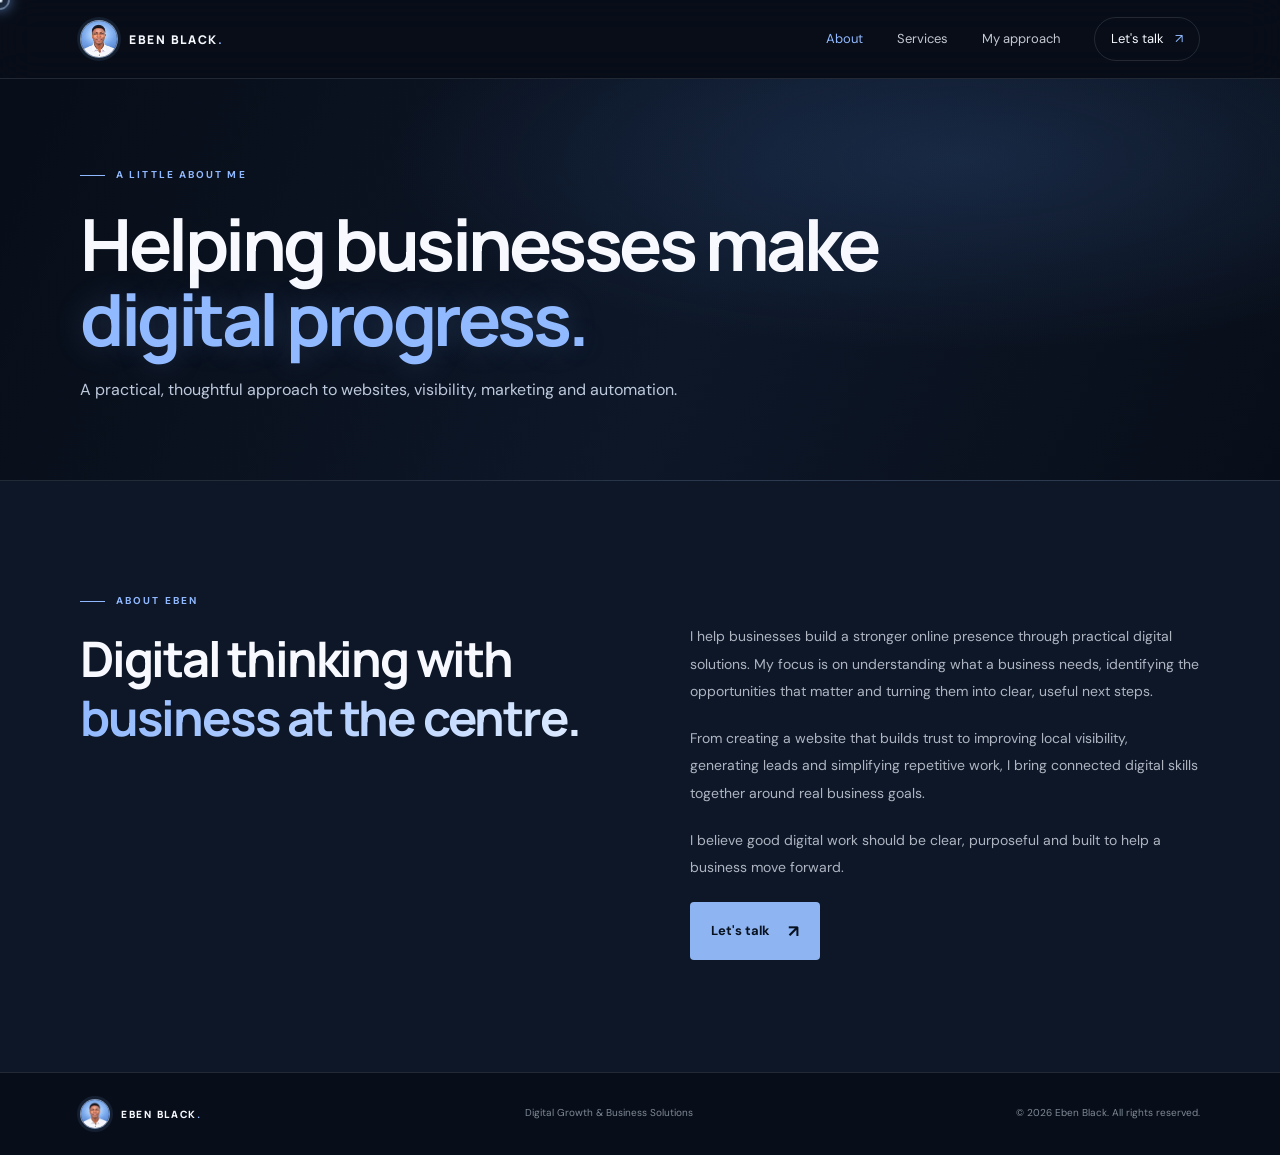
==== commit ac758d93: "Refresh portrait and favicon asset URLs" ====
--- a/about.html
+++ b/about.html
@@ -12,13 +12,13 @@
   <link rel="preconnect" href="https://fonts.googleapis.com">
   <link rel="preconnect" href="https://fonts.gstatic.com" crossorigin>
   <link href="https://fonts.googleapis.com/css2?family=DM+Sans:wght@400;500;600;700&family=Manrope:wght@400;500;600;700;800&display=swap" rel="stylesheet">
-  <link rel="icon" type="image/png" href="/assets/eben-favicon.png?v=4"><link rel="apple-touch-icon" type="image/png" href="/assets/eben-favicon.png?v=4"><link rel="stylesheet" href="styles.css">
+  <link rel="icon" type="image/png" href="/assets/eben-favicon.png?v=5"><link rel="apple-touch-icon" type="image/png" href="/assets/eben-favicon.png?v=5"><link rel="stylesheet" href="styles.css">
   <script src="script.js" defer></script>
 </head>
 <body>
 <header class="site-header">
     <nav class="nav container" aria-label="Main navigation">
-      <a class="brand" href="/" aria-label="Eben Black home"><img class="brand-photo" src="/assets/eben-portrait.jpg?v=4" alt="Eben Black portrait" width="38" height="38" loading="eager"><span>EBEN BLACK<span class="brand-dot">.</span></span></a>
+      <a class="brand" href="/" aria-label="Eben Black home"><img class="brand-photo" src="/assets/eben-portrait.jpg?v=5" alt="Eben Black portrait" width="38" height="38" loading="eager"><span>EBEN BLACK<span class="brand-dot">.</span></span></a>
       <button class="menu-toggle" aria-label="Open navigation" aria-expanded="false" aria-controls="nav-links"><span></span><span></span></button>
       <div class="nav-links" id="nav-links">
         <a href="/about.html" aria-current="page">About</a><a href="/services.html">Services</a><a href="/approach.html">My approach</a><a href="/contact.html" class="nav-cta">Let's talk <span aria-hidden="true">↗</span></a>
@@ -26,6 +26,6 @@
     </nav>
   </header>
 <main><section class="page-hero"><div class="container"><p class="eyebrow"><span class="eyebrow-line"></span>A LITTLE ABOUT ME</p><h1>Helping businesses make <span class="hero-highlight">digital progress.</span></h1><p class="page-lead">A practical, thoughtful approach to websites, visibility, marketing and automation.</p></div></section><section class="section about-page-section"><div class="container split-layout"><div><p class="eyebrow"><span class="eyebrow-line"></span> ABOUT EBEN</p><h2 class="section-heading">Digital thinking with <span class="gradient-text">business at the centre.</span></h2></div><div class="about-copy"><p>I help businesses build a stronger online presence through practical digital solutions. My focus is on understanding what a business needs, identifying the opportunities that matter and turning them into clear, useful next steps.</p><p>From creating a website that builds trust to improving local visibility, generating leads and simplifying repetitive work, I bring connected digital skills together around real business goals.</p><p>I believe good digital work should be clear, purposeful and built to help a business move forward.</p><a class="button button-primary" href="/contact.html">Let's talk <span aria-hidden="true">↗</span></a></div></div></section></main>
-<footer class="footer"><div class="container footer-inner"><a class="brand" href="/"><img class="brand-photo" src="/assets/eben-portrait.jpg?v=4" alt=""><span>EBEN BLACK<span class="brand-dot">.</span></span></a><p>Digital Growth &amp; Business Solutions</p><span>© <span id="year"></span> Eben Black. All rights reserved.</span></div></footer>
+<footer class="footer"><div class="container footer-inner"><a class="brand" href="/"><img class="brand-photo" src="/assets/eben-portrait.jpg?v=5" alt=""><span>EBEN BLACK<span class="brand-dot">.</span></span></a><p>Digital Growth &amp; Business Solutions</p><span>© <span id="year"></span> Eben Black. All rights reserved.</span></div></footer>
 </body>
 </html>
--- a/styles.css
+++ b/styles.css
@@ -338,3 +338,12 @@
 /* Brand portrait sizing and visibility */
 .brand-photo{display:block!important;visibility:visible!important;opacity:1!important;flex:0 0 38px!important;width:38px!important;height:38px!important;min-width:38px!important;min-height:38px!important;object-fit:cover!important;object-position:center 20%!important;border-radius:50%!important;background:#172235!important;border:1px solid rgba(180,207,245,.65)!important}
 .footer .brand-photo{width:30px!important;height:30px!important;flex-basis:30px!important;min-width:30px!important;min-height:30px!important}
+
+
+/* Multi-page navigation and page headers */
+.nav-links a[aria-current="page"]{color:var(--blue-bright)}
+.page-hero{padding:88px 0 76px;background:radial-gradient(ellipse at 75% 20%,rgba(75,124,198,.2),transparent 42%),linear-gradient(115deg,#080e19 4%,#0d1728 55%,#080e19 100%);border-bottom:1px solid var(--line)}
+.page-hero h1{max-width:900px;margin:22px 0 18px;font-size:clamp(44px,6vw,72px);line-height:1.05;letter-spacing:-3.5px;text-transform:none}
+.page-lead{max-width:680px;margin:0;color:#bdc9dc;font-size:16px;line-height:1.85}
+.about-page-section{background:#0d1728}
+@media(max-width:650px){.page-hero{padding:65px 0 54px}.page-hero h1{font-size:clamp(40px,11vw,56px);letter-spacing:-2.4px}.page-lead{font-size:14px}}
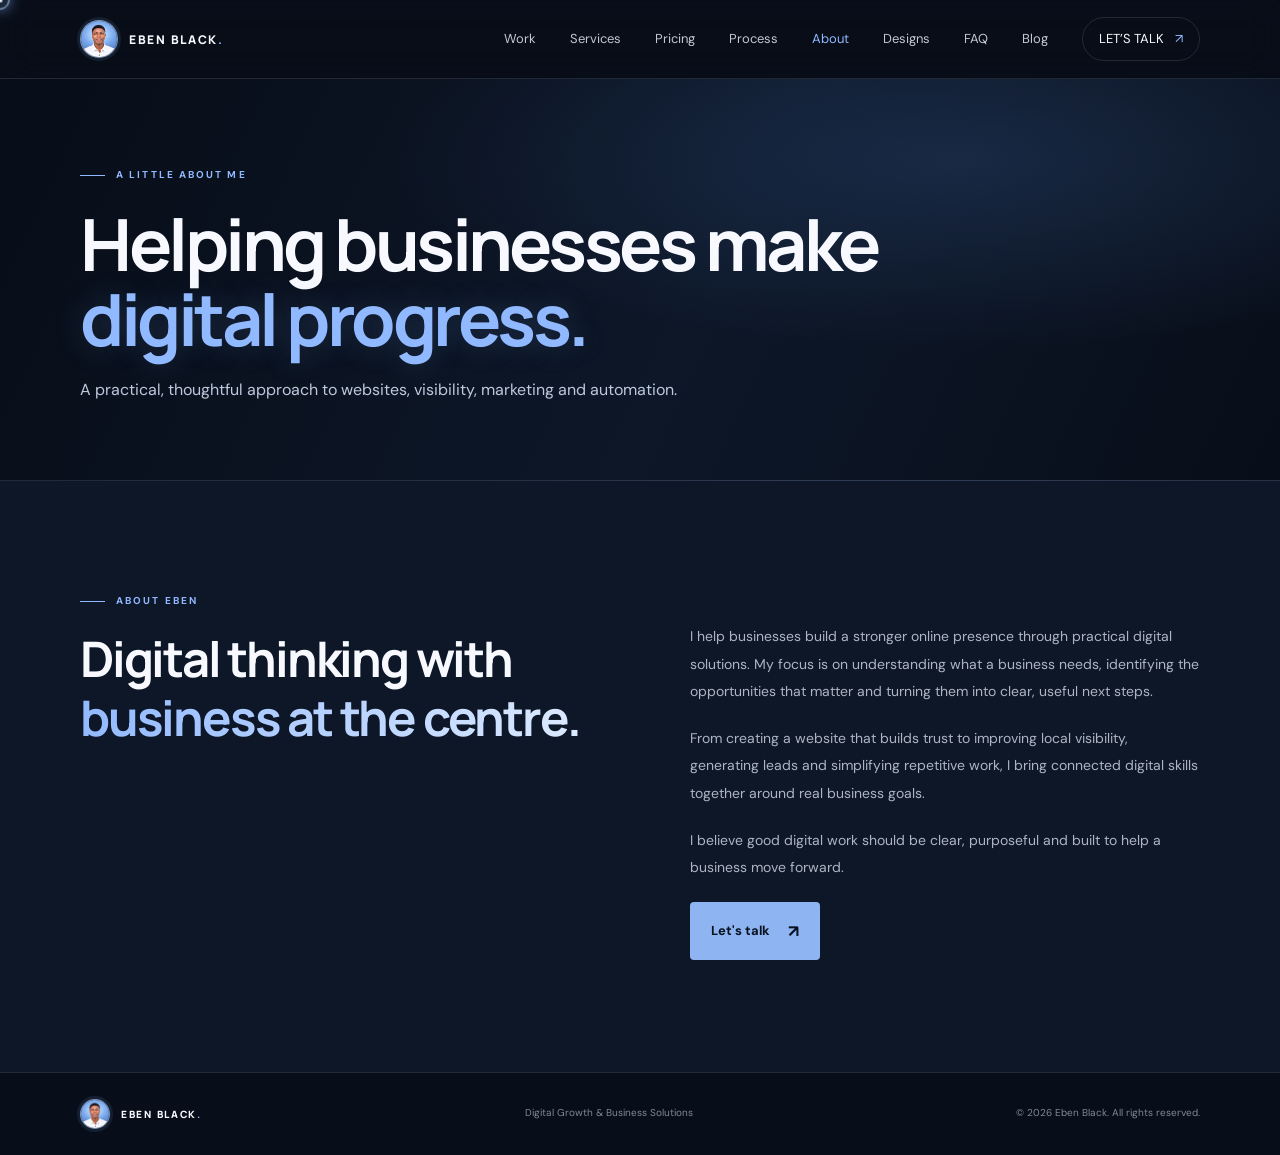
==== commit c0e3697d: "Build expanded multi-page navigation and content" ====
--- a/about.html
+++ b/about.html
@@ -17,14 +17,12 @@
 </head>
 <body>
 <header class="site-header">
-    <nav class="nav container" aria-label="Main navigation">
-      <a class="brand" href="/" aria-label="Eben Black home"><img class="brand-photo" src="/assets/eben-portrait.jpg?v=5" alt="Eben Black portrait" width="38" height="38" loading="eager"><span>EBEN BLACK<span class="brand-dot">.</span></span></a>
-      <button class="menu-toggle" aria-label="Open navigation" aria-expanded="false" aria-controls="nav-links"><span></span><span></span></button>
-      <div class="nav-links" id="nav-links">
-        <a href="/about.html" aria-current="page">About</a><a href="/services.html">Services</a><a href="/approach.html">My approach</a><a href="/contact.html" class="nav-cta">Let's talk <span aria-hidden="true">↗</span></a>
-      </div>
-    </nav>
-  </header>
+<nav class="nav container" aria-label="Main navigation">
+<a class="brand" href="/" aria-label="Eben Black home"><img class="brand-photo" src="/assets/eben-portrait.jpg?v=5" alt="Eben Black portrait" width="38" height="38" loading="eager"><span>EBEN BLACK<span class="brand-dot">.</span></span></a>
+<button class="menu-toggle" aria-label="Open navigation" aria-expanded="false" aria-controls="nav-links"><span></span><span></span></button>
+<div class="nav-links" id="nav-links">
+<a href="/work.html">Work</a><a href="/services.html">Services</a><a href="/pricing.html">Pricing</a><a href="/approach.html">Process</a><a href="/about.html" aria-current="page">About</a><a href="/designs.html">Designs</a><a href="/faq.html">FAQ</a><a href="/blog.html">Blog</a><a href="/contact.html" class="nav-cta">LET’S TALK <span aria-hidden="true">↗</span></a>
+</div></nav></header>
 <main><section class="page-hero"><div class="container"><p class="eyebrow"><span class="eyebrow-line"></span>A LITTLE ABOUT ME</p><h1>Helping businesses make <span class="hero-highlight">digital progress.</span></h1><p class="page-lead">A practical, thoughtful approach to websites, visibility, marketing and automation.</p></div></section><section class="section about-page-section"><div class="container split-layout"><div><p class="eyebrow"><span class="eyebrow-line"></span> ABOUT EBEN</p><h2 class="section-heading">Digital thinking with <span class="gradient-text">business at the centre.</span></h2></div><div class="about-copy"><p>I help businesses build a stronger online presence through practical digital solutions. My focus is on understanding what a business needs, identifying the opportunities that matter and turning them into clear, useful next steps.</p><p>From creating a website that builds trust to improving local visibility, generating leads and simplifying repetitive work, I bring connected digital skills together around real business goals.</p><p>I believe good digital work should be clear, purposeful and built to help a business move forward.</p><a class="button button-primary" href="/contact.html">Let's talk <span aria-hidden="true">↗</span></a></div></div></section></main>
 <footer class="footer"><div class="container footer-inner"><a class="brand" href="/"><img class="brand-photo" src="/assets/eben-portrait.jpg?v=5" alt=""><span>EBEN BLACK<span class="brand-dot">.</span></span></a><p>Digital Growth &amp; Business Solutions</p><span>© <span id="year"></span> Eben Black. All rights reserved.</span></div></footer>
 </body>
--- a/styles.css
+++ b/styles.css
@@ -347,3 +347,64 @@
 .page-lead{max-width:680px;margin:0;color:#bdc9dc;font-size:16px;line-height:1.85}
 .about-page-section{background:#0d1728}
 @media(max-width:650px){.page-hero{padding:65px 0 54px}.page-hero h1{font-size:clamp(40px,11vw,56px);letter-spacing:-2.4px}.page-lead{font-size:14px}}
+
+
+/* Seamless right-to-left platform logo marquee on the homepage */
+.platform-marquee{position:relative;overflow:hidden;padding:34px 0 42px;background:linear-gradient(180deg,#0b1423 0%,#0d192b 100%);border-top:1px solid rgba(145,178,225,.13);border-bottom:1px solid rgba(145,178,225,.13)}
+.platform-marquee-heading{display:flex;align-items:center;justify-content:center;gap:14px;margin-bottom:28px}
+.platform-marquee-heading p{margin:0;color:#9db8e8;font-size:10px;font-weight:700;letter-spacing:2.6px;white-space:nowrap}
+.platform-marquee-heading .eyebrow-line{width:28px;height:1px;background:#5f8ed9;opacity:.7}
+.marquee-window{width:100%;overflow:hidden;mask-image:linear-gradient(90deg,transparent 0%,#000 8%,#000 92%,transparent 100%);-webkit-mask-image:linear-gradient(90deg,transparent 0%,#000 8%,#000 92%,transparent 100%)}
+.marquee-track{display:flex;width:max-content;animation:platformScroll 38s linear infinite;will-change:transform}
+.marquee-window:hover .marquee-track{animation-play-state:paused}
+.marquee-group{display:flex;align-items:center;gap:76px;padding:0 38px;flex:0 0 auto}
+.platform-logo{display:flex;align-items:center;gap:13px;min-width:max-content;color:#e6edf9;opacity:.86;transition:opacity .25s ease,transform .25s ease}
+.platform-logo:hover{opacity:1;transform:translateY(-3px)}
+.platform-logo img{width:34px;height:34px;flex:0 0 auto;display:block;object-fit:contain}
+.platform-logo.figma img{width:24px;height:36px}
+.platform-logo.webflow img{width:42px;height:30px}
+.platform-logo.youtube img{width:38px;height:30px}
+.platform-logo span{font-size:18px;font-weight:650;letter-spacing:-.35px}
+.platform-logo.amazon span{font-weight:700;letter-spacing:-1px}
+@keyframes platformScroll{from{transform:translateX(0)}to{transform:translateX(-50%)}}
+@media(max-width:760px){.platform-marquee{padding:27px 0 32px}.platform-marquee-heading{margin-bottom:22px}.marquee-group{gap:42px;padding:0 22px}.platform-logo{gap:9px}.platform-logo img{width:29px;height:29px}.platform-logo span{font-size:15px}.marquee-track{animation-duration:30s}}
+@media(prefers-reduced-motion:reduce){.marquee-track{animation:none!important;transform:none!important}.marquee-window{overflow-x:auto;mask-image:none;-webkit-mask-image:none}}
+
+
+/* Animated results strip — bright white contrast after the platform marquee */
+.results-stats{position:relative;isolation:isolate;overflow:hidden;padding:76px 0 82px;background:#fff;color:#102039;border-top:1px solid #e7edf5}
+.results-stats:before,.results-stats:after{content:"";position:absolute;z-index:-1;width:380px;height:380px;border:1px solid rgba(91,139,207,.13);border-radius:50%;pointer-events:none}
+.results-stats:before{top:-255px;left:-100px;box-shadow:0 0 0 34px rgba(91,139,207,.035),0 0 0 70px rgba(91,139,207,.025);animation:statsDrift 13s ease-in-out infinite alternate}
+.results-stats:after{right:-170px;bottom:-285px;box-shadow:0 0 0 34px rgba(91,139,207,.035),0 0 0 70px rgba(91,139,207,.025);animation:statsDrift 16s ease-in-out infinite alternate-reverse}
+.stats-heading{display:flex;align-items:center;justify-content:center;gap:14px;margin-bottom:43px}
+.stats-heading p{margin:0;color:#5579aa;font-size:10px;font-weight:800;letter-spacing:2.5px}
+.stats-heading .eyebrow-line{width:28px;background:#7fa5d9}
+.stats-grid{display:grid;grid-template-columns:repeat(5,minmax(0,1fr));align-items:stretch}
+.stat-item{position:relative;display:flex;flex-direction:column;align-items:center;justify-content:center;min-height:116px;padding:12px 10px;text-align:center}
+.stat-item+.stat-item:before{content:"";position:absolute;left:0;top:22%;height:56%;width:1px;background:#e3eaf3}
+.stat-item strong{display:flex;align-items:baseline;justify-content:center;color:#102b50;font:800 clamp(34px,4vw,49px)/1 var(--display);letter-spacing:-2px;font-variant-numeric:tabular-nums}
+.stat-plus,.stat-star{color:#6c98d5;font-size:.58em;letter-spacing:0}
+.stat-item p{margin:13px 0 0;color:#64748b;font-size:12px;font-weight:600;letter-spacing:.1px}
+.stat-reviews{color:#8795a8;font-weight:500}
+.stat-item.is-counted strong{animation:statPop .65s cubic-bezier(.2,.8,.2,1) both}
+@keyframes statsDrift{from{transform:translate3d(0,-10px,0) rotate(0)}to{transform:translate3d(20px,16px,0) rotate(12deg)}}
+@keyframes statPop{0%{opacity:.45;transform:translateY(12px) scale(.94)}100%{opacity:1;transform:translateY(0) scale(1)}}
+@media(max-width:760px){.results-stats{padding:58px 0 62px}.stats-heading{margin-bottom:27px}.stats-grid{grid-template-columns:repeat(2,minmax(0,1fr));row-gap:12px}.stat-item{min-height:104px}.stat-item+.stat-item:before{display:none}.stat-item:nth-child(even){border-left:1px solid #e3eaf3}.stat-item:last-child{grid-column:1/-1;border-left:0}.stat-item strong{font-size:40px}.stat-item p{font-size:11px}}
+@media(prefers-reduced-motion:reduce){.results-stats:before,.results-stats:after,.stat-item.is-counted strong{animation:none!important}}
+
+
+/* Compact results strip: match the visual height and rhythm of the platform band */
+.results-stats{padding:34px 0 38px!important}
+.stats-heading{margin-bottom:20px!important}
+.stat-item{min-height:76px!important;padding:7px 8px!important}
+.stat-item strong{font-size:clamp(29px,3.1vw,38px)!important}
+.stat-item p{margin-top:8px!important;font-size:11px!important}
+.results-stats:before,.results-stats:after{width:290px;height:290px}
+@media(max-width:760px){
+ .results-stats{padding:30px 0 32px!important}
+ .stats-heading{margin-bottom:16px!important}
+ .stats-grid{row-gap:4px!important}
+ .stat-item{min-height:82px!important}
+ .stat-item strong{font-size:34px!important}
+ .stat-item p{margin-top:6px!important}
+}
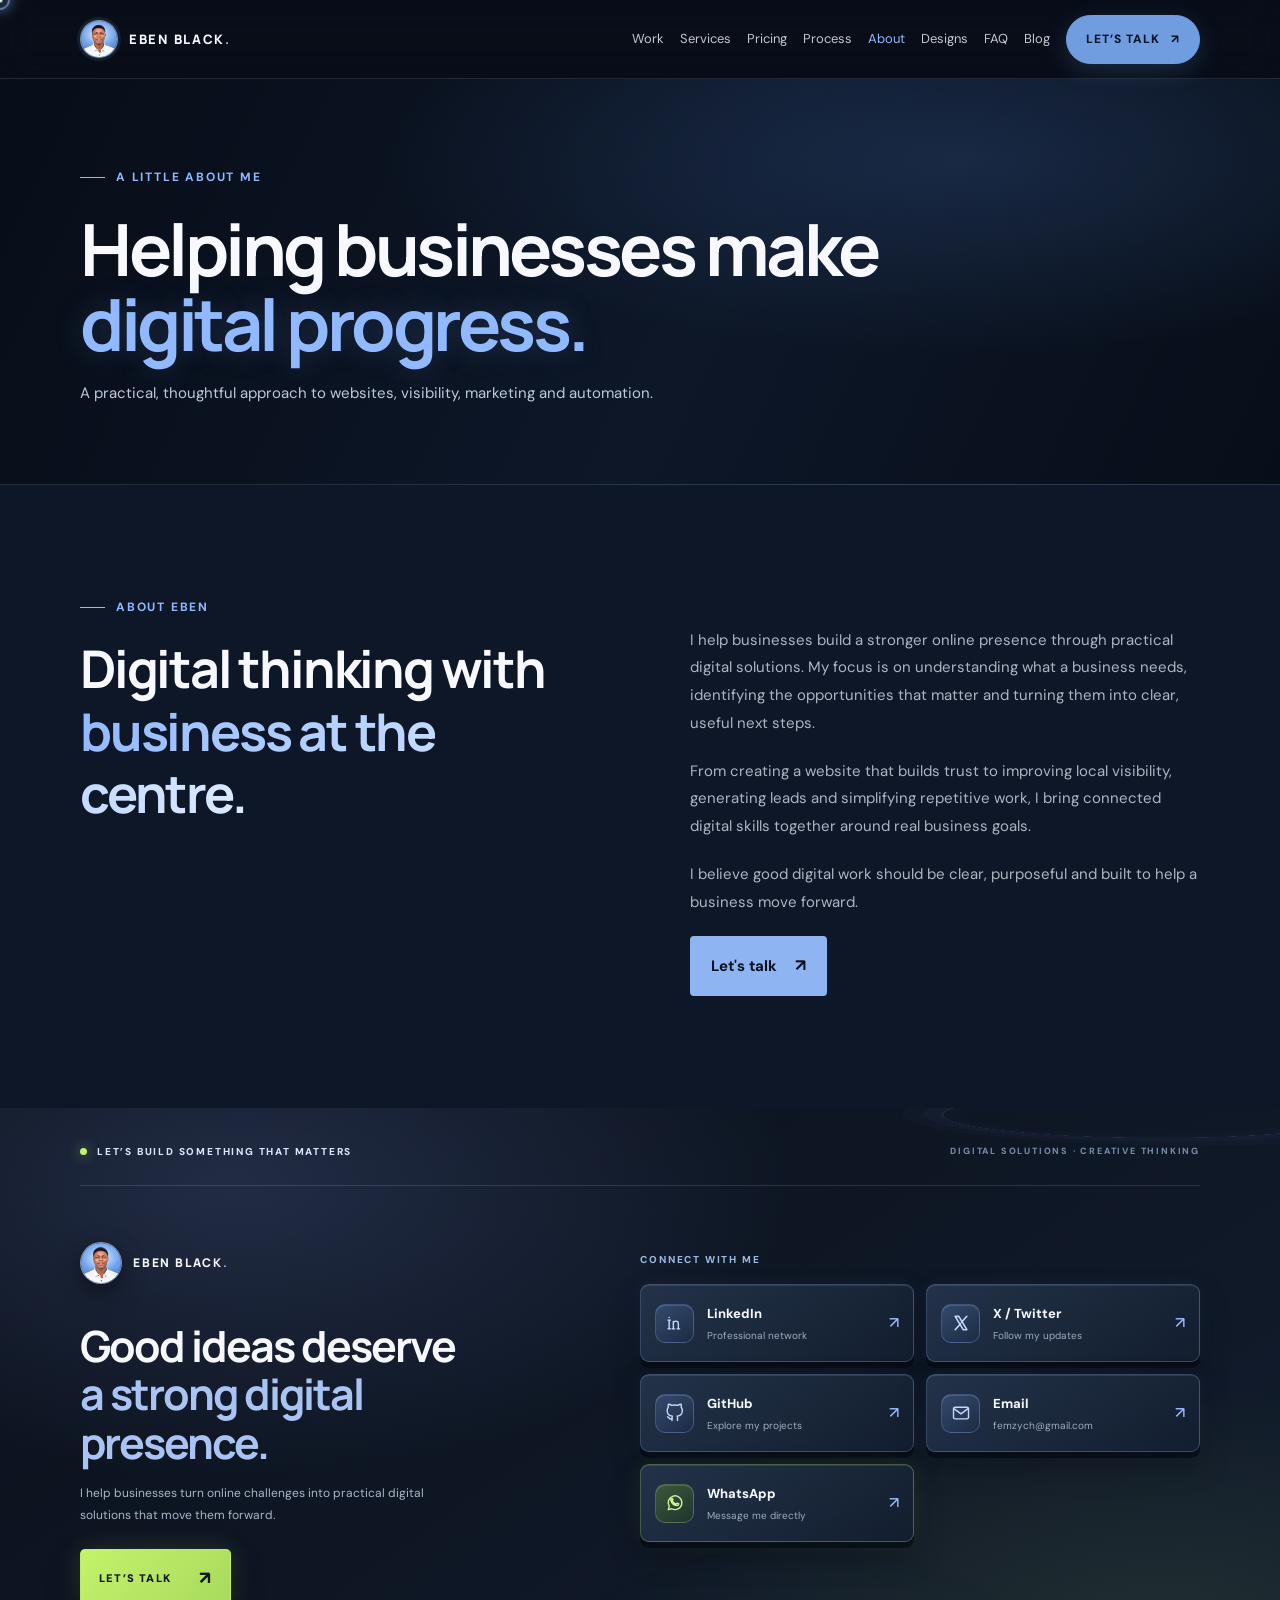
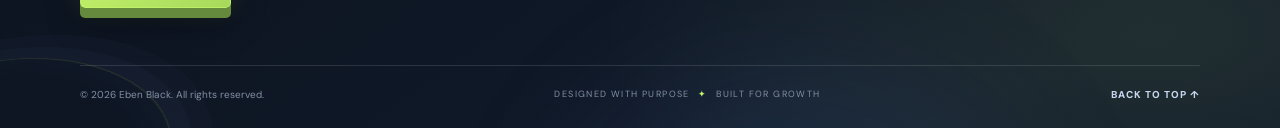
==== commit 71e49a94: "Apply shared 3D footer across site pages" ====
--- a/about.html
+++ b/about.html
@@ -24,6 +24,45 @@
 <a href="/work.html">Work</a><a href="/services.html">Services</a><a href="/pricing.html">Pricing</a><a href="/approach.html">Process</a><a href="/about.html" aria-current="page">About</a><a href="/designs.html">Designs</a><a href="/faq.html">FAQ</a><a href="/blog.html">Blog</a><a href="/contact.html" class="nav-cta">LET’S TALK <span aria-hidden="true">↗</span></a>
 </div></nav></header>
 <main><section class="page-hero"><div class="container"><p class="eyebrow"><span class="eyebrow-line"></span>A LITTLE ABOUT ME</p><h1>Helping businesses make <span class="hero-highlight">digital progress.</span></h1><p class="page-lead">A practical, thoughtful approach to websites, visibility, marketing and automation.</p></div></section><section class="section about-page-section"><div class="container split-layout"><div><p class="eyebrow"><span class="eyebrow-line"></span> ABOUT EBEN</p><h2 class="section-heading">Digital thinking with <span class="gradient-text">business at the centre.</span></h2></div><div class="about-copy"><p>I help businesses build a stronger online presence through practical digital solutions. My focus is on understanding what a business needs, identifying the opportunities that matter and turning them into clear, useful next steps.</p><p>From creating a website that builds trust to improving local visibility, generating leads and simplifying repetitive work, I bring connected digital skills together around real business goals.</p><p>I believe good digital work should be clear, purposeful and built to help a business move forward.</p><a class="button button-primary" href="/contact.html">Let's talk <span aria-hidden="true">↗</span></a></div></div></section></main>
-<footer class="footer"><div class="container footer-inner"><a class="brand" href="/"><img class="brand-photo" src="/assets/eben-portrait.jpg?v=5" alt=""><span>EBEN BLACK<span class="brand-dot">.</span></span></a><p>Digital Growth &amp; Business Solutions</p><span>© <span id="year"></span> Eben Black. All rights reserved.</span></div></footer>
+<footer class="footer footer-3d">
+  <div class="footer-scene" aria-hidden="true"><span class="footer-orb footer-orb-one"></span><span class="footer-orb footer-orb-two"></span><span class="footer-grid-glow"></span></div>
+  <div class="container footer-shell">
+    <div class="footer-topline"><span class="footer-kicker"><i></i> LET’S BUILD SOMETHING THAT MATTERS</span><span class="footer-coordinate">DIGITAL SOLUTIONS · CREATIVE THINKING</span></div>
+    <div class="footer-main">
+      <div class="footer-brand-column">
+        <a class="brand footer-brand" href="/" aria-label="Eben Black home"><img class="brand-photo" src="/assets/eben-portrait.jpg?v=5" alt="Eben Black"><span>EBEN BLACK<span class="brand-dot">.</span></span></a>
+        <h2>Good ideas deserve<br><span>a strong digital presence.</span></h2>
+        <p>I help businesses turn online challenges into practical digital solutions that move them forward.</p>
+        <a class="footer-cta" href="mailto:femzych@gmail.com">LET’S TALK <span aria-hidden="true">↗</span></a>
+      </div>
+      <div class="footer-contact-column">
+        <span class="footer-column-label">CONNECT WITH ME</span>
+        <div class="footer-contact-grid">
+          <a class="footer-contact-card" href="https://www.linkedin.com/in/femzy-ch-ebenclack" target="_blank" rel="noopener noreferrer" aria-label="Connect with Eben Black on LinkedIn">
+            <span class="footer-icon"><svg viewBox="0 0 24 24" aria-hidden="true"><path d="M5 8.5V19M5 5.2v.1M10 19v-6.1c0-2 1.1-3.2 3-3.2s3 1.2 3 3.2V19M10 10v9M3.5 8.5h3M3.5 19h3M8.5 19h3M14.5 19h3" /></svg></span>
+            <span><strong>LinkedIn</strong><small>Professional network</small></span><b>↗</b>
+          </a>
+          <a class="footer-contact-card" href="https://x.com/Femzych" target="_blank" rel="noopener noreferrer" aria-label="Follow Eben Black on X">
+            <span class="footer-icon footer-icon-x"><svg viewBox="0 0 24 24" aria-hidden="true"><path d="M5 4h4.4l9.6 16h-4.4L5 4Zm0 16 6.5-7.1M12.5 11.1 19 4" /></svg></span>
+            <span><strong>X / Twitter</strong><small>Follow my updates</small></span><b>↗</b>
+          </a>
+          <a class="footer-contact-card" href="https://github.com/ebenblack" target="_blank" rel="noopener noreferrer" aria-label="View Eben Black on GitHub">
+            <span class="footer-icon"><svg viewBox="0 0 24 24" aria-hidden="true"><path d="M9 19c-4.2 1.3-4.2-2.1-5.9-2.5M15 21v-3.2c0-.9.1-1.5-.5-2.1 3.1-.3 6.3-1.5 6.3-6.8a5.3 5.3 0 0 0-1.4-3.7 4.9 4.9 0 0 0-.1-3.7s-1.2-.4-4 1.4a13.7 13.7 0 0 0-7.2 0C5.3 1.1 4.1 1.5 4.1 1.5A4.9 4.9 0 0 0 4 5.2a5.3 5.3 0 0 0-1.4 3.7c0 5.3 3.2 6.5 6.3 6.8-.6.5-.6 1.1-.5 2.1V21" /></svg></span>
+            <span><strong>GitHub</strong><small>Explore my projects</small></span><b>↗</b>
+          </a>
+          <a class="footer-contact-card" href="mailto:femzych@gmail.com" aria-label="Email Eben Black">
+            <span class="footer-icon"><svg viewBox="0 0 24 24" aria-hidden="true"><rect x="3" y="5" width="18" height="14" rx="2"/><path d="m4 7 8 6 8-6"/></svg></span>
+            <span><strong>Email</strong><small>femzych@gmail.com</small></span><b>↗</b>
+          </a>
+          <a class="footer-contact-card footer-whatsapp" href="https://wa.me/2347017532933" target="_blank" rel="noopener noreferrer" aria-label="Chat with Eben Black on WhatsApp">
+            <span class="footer-icon"><svg viewBox="0 0 24 24" aria-hidden="true"><path d="M20.2 11.7a8.2 8.2 0 0 1-12.1 7.2L4 20l1.1-4A8.2 8.2 0 1 1 20.2 11.7Z"/><path d="M8.5 8.2c.4 2.5 2.2 4.3 4.8 5.2l1.2-1.2 2 .9c-.2 1.4-1.1 2.1-2.5 2-3.7-.4-6.8-3.4-7.1-6.8-.1-1.1.6-2 1.7-2.1l.9 2-1 1Z"/></svg></span>
+            <span><strong>WhatsApp</strong><small>Message me directly</small></span><b>↗</b>
+          </a>
+        </div>
+      </div>
+    </div>
+    <div class="footer-bottom"><span>© <span id="year"></span> Eben Black. All rights reserved.</span><span>DESIGNED WITH PURPOSE <i>✦</i> BUILT FOR GROWTH</span><a href="#home">BACK TO TOP ↑</a></div>
+  </div>
+</footer>
 </body>
 </html>
--- a/styles.css
+++ b/styles.css
@@ -408,3 +408,234 @@
  .stat-item strong{font-size:34px!important}
  .stat-item p{margin-top:6px!important}
 }
+
+/* Expanded multi-page navigation */
+.nav{gap:18px}.nav-links{gap:clamp(10px,1.35vw,19px);font-size:11px;white-space:nowrap}.nav-links a{transition:color .2s ease,background .2s ease,border-color .2s ease}.nav-links .nav-cta{padding:12px 17px;background:var(--blue);border:1px solid var(--blue);color:#071326;font-size:10px;font-weight:800;letter-spacing:1px;box-shadow:0 7px 24px rgba(112,157,224,.2)}.nav-links .nav-cta span{color:#071326;margin-left:7px}.nav-links .nav-cta:hover{background:#b5d1ff;color:#071326}.nav-links a[aria-current="page"]:not(.nav-cta){color:var(--blue-bright)}
+.pricing-note{margin-top:28px;padding:32px;border:1px solid var(--line);border-radius:9px;background:linear-gradient(120deg,#14243a,#0e1929)}.pricing-note h3{margin-bottom:8px;font-size:21px}.pricing-note p{max-width:690px;color:#aebbd0;font-size:13px;line-height:1.85}.faq-list{max-width:850px}.faq-item{padding:25px 0;border-bottom:1px solid var(--line)}.faq-item:first-child{border-top:1px solid var(--line)}.faq-item h3{margin-bottom:9px;font-size:19px}.faq-item p{max-width:740px;margin:0;color:#aebbd0;font-size:13px;line-height:1.9}.faq-item .text-link{display:inline-block;margin-top:12px}
+@media(max-width:1000px){.menu-toggle{display:flex;flex-direction:column;gap:5px;border:1px solid var(--line);border-radius:5px;background:#13233a;padding:11px}.menu-toggle span{display:block;width:22px;height:2px;background:#fff}.nav-links{display:none;position:absolute;top:78px;left:0;right:0;padding:24px max(24px,calc((100% - 920px)/2)) 28px;background:#0d192b;border-bottom:1px solid var(--line);flex-direction:column;align-items:stretch;gap:15px;white-space:normal;box-shadow:0 18px 30px #0005}.nav-links.open{display:flex}.nav-links a{padding:7px 0}.nav-links .nav-cta{text-align:center;padding:14px 18px;margin-top:4px}}
+@media(max-width:650px){.nav-links{top:68px}}
+
+
+/* Readability pass: raise small interface and body copy site-wide */
+html{font-size:16px}
+body{font-size:16px;line-height:1.75}
+p,li{font-size:16px;line-height:1.8}
+.hero-description,.page-lead,.about-copy p,.approach-lead,.step p,.service-card p,.intro-note,.contact-panel>div:first-child>p:last-child,.faq-item p,.pricing-note p{font-size:15px!important;line-height:1.85!important}
+.nav-links{font-size:13px!important;gap:clamp(10px,1.25vw,18px)!important}
+.nav-links .nav-cta{font-size:12px!important;padding:13px 19px!important}
+.eyebrow,.platform-marquee-heading p,.stats-heading p{font-size:12px!important;letter-spacing:1.8px}
+.hero-note,.hero-bottom,.hero-bottom>span,.portrait-caption,.portrait-caption small,.portrait-float,.service-tag,.service-number,.contact-email{font-size:12px!important}
+.brand{font-size:13px!important}
+.service-card h3,.step h3,.faq-item h3{font-size:19px!important}
+.section-heading{font-size:clamp(36px,4.2vw,52px)}
+.button,.text-link{font-size:15px!important}
+.footer p,.footer-inner>span{font-size:12px!important}
+.platform-logo span{font-size:19px!important}
+.stat-item p{font-size:13px!important}
+.stats-heading p{font-size:12px!important}
+.pricing-note h3{font-size:23px!important}
+@media(max-width:1000px){
+ .nav-links{font-size:15px!important;gap:13px!important}
+ .nav-links a{font-size:15px!important}
+ .nav-links .nav-cta{font-size:13px!important}
+}
+@media(max-width:760px){
+ p,li,.hero-description,.page-lead,.about-copy p,.approach-lead,.step p,.service-card p,.intro-note,.contact-panel>div:first-child>p:last-child,.faq-item p,.pricing-note p{font-size:15px!important;line-height:1.8!important}
+ .eyebrow,.platform-marquee-heading p,.stats-heading p{font-size:11px!important}
+ .hero-note,.hero-bottom,.hero-bottom>span,.portrait-caption,.portrait-caption small,.portrait-float,.service-tag,.service-number,.contact-email{font-size:12px!important}
+ .platform-logo span{font-size:16px!important}
+ .stat-item p{font-size:12px!important}
+ .footer p,.footer-inner>span{font-size:12px!important}
+ .service-card h3,.step h3,.faq-item h3{font-size:18px!important}
+ .button,.text-link{font-size:14px!important}
+}
+
+
+/* Homepage visual refresh */
+.home-redesign{overflow:hidden}
+.home-hero{position:relative;padding:92px 0 28px;background:radial-gradient(ellipse at 78% 35%,rgba(86,126,191,.2),transparent 38%),linear-gradient(135deg,#101722 0%,#10131a 56%,#141b27 100%);overflow:hidden}
+.home-hero-glow{position:absolute;width:520px;height:520px;border-radius:50%;right:-210px;top:-250px;border:1px solid #8ca8ff20;box-shadow:0 0 0 55px #8ca8ff08,0 0 0 110px #8ca8ff05;pointer-events:none}
+.home-hero-grid{position:relative;display:grid;grid-template-columns:1.02fr .98fr;gap:70px;align-items:center;min-height:520px}
+.home-hero-copy{position:relative;z-index:2;padding:25px 0 48px}
+.home-kicker{margin:38px 0 12px;color:#aebbd0;font:600 15px var(--display);letter-spacing:.2px}
+.home-hero-copy h1{max-width:640px;margin:0 0 22px;font-size:clamp(48px,6.3vw,78px);line-height:1.035;letter-spacing:-4.5px}
+.home-hero-copy h1 span,.home-intro-grid h2 span,.home-section-top h2 span,.home-feature-copy h2 span,.home-cta-copy h2 span{color:var(--blue)}
+.home-hero-lead{max-width:570px;color:#b5bdca;font-size:17px;line-height:1.9;margin-bottom:30px}
+.home-hero-actions{display:flex;align-items:center;gap:28px;flex-wrap:wrap}
+.home-secondary-link,.home-text-link{font-size:14px;font-weight:700;color:#eef2f8}
+.home-secondary-link span,.home-text-link span{color:var(--blue);margin-left:8px}
+.home-trust-line{display:flex;align-items:center;gap:10px;margin-top:54px;color:#8e9aaa;font-size:10px;font-weight:700;letter-spacing:1.4px}
+.home-live-dot{width:7px;height:7px;border-radius:50%;background:#9fdc88;box-shadow:0 0 12px #9fdc8880}
+.home-trust-rule{height:1px;width:34px;background:#526075;margin:0 3px}
+.home-visual{position:relative;min-height:500px;padding:16px 14px 32px 20px}
+.home-image-frame{position:absolute;inset:12px 10px 40px 28px;overflow:hidden;border-radius:12px 12px 100px 12px;border:1px solid #ffffff24;box-shadow:0 32px 90px #0008}
+.home-image-frame:before{content:"";position:absolute;z-index:1;inset:0;background:linear-gradient(180deg,#10131a05 42%,#10131ac9 100%)}
+.home-image-frame img{width:100%;height:100%;object-fit:cover;filter:saturate(.76);transform:scale(1.015)}
+.home-image-shade{position:absolute;inset:0;background:linear-gradient(125deg,#17243b20,#10131a22)}
+.home-image-caption{position:absolute;z-index:2;left:30px;right:30px;bottom:27px;display:flex;justify-content:space-between;color:#f5f7fb;font-size:10px;font-weight:700;letter-spacing:1.8px}
+.home-portrait-card{position:absolute;z-index:3;left:-10px;bottom:5px;display:flex;align-items:center;gap:13px;padding:13px 18px 13px 13px;border:1px solid #ffffff20;border-radius:9px;background:#192333f2;box-shadow:0 18px 50px #0008;backdrop-filter:blur(12px)}
+.home-portrait-card img{width:54px;height:54px;object-fit:cover;border-radius:50%;border:2px solid #8ca8ff}
+.home-portrait-card div{display:flex;flex-direction:column;gap:4px}
+.home-portrait-card strong{font:700 13px var(--display)}
+.home-portrait-card div span{color:#aeb8c8;font-size:11px}
+.home-card-arrow{color:var(--blue);font-size:20px;margin-left:12px}
+.home-floating-note{position:absolute;z-index:3;right:-4px;top:54px;display:flex;align-items:center;gap:12px;padding:15px 18px;background:#dce8ff;color:#15233a;border-radius:8px;box-shadow:0 18px 50px #0005;font-size:11px;line-height:1.55}
+.home-floating-note strong{font-size:12px}
+.home-note-star{font-size:25px;color:#557bb8}
+.home-visual-index{position:absolute;right:7px;bottom:9px;color:#77869b;font-size:9px;letter-spacing:2px}
+.home-hero-bottom{display:flex;align-items:center;gap:18px;padding:20px 0 0;border-top:1px solid #ffffff19;color:#9ca8ba;font-size:9px;font-weight:700;letter-spacing:1.5px}
+.home-bottom-line{height:1px;flex:1;background:#ffffff20}
+.home-intro-section{padding:112px 0 105px;background:#f2f5f9;color:#142238}
+.home-intro-grid{display:grid;grid-template-columns:1.1fr .9fr;gap:90px;align-items:end}
+.home-intro-grid .eyebrow{color:#587eb6}
+.home-intro-grid .eyebrow-line{background:#6d94cb}
+.home-intro-grid h2,.home-section-top h2,.home-feature-copy h2{max-width:640px;font-size:clamp(38px,4.6vw,57px);line-height:1.12;letter-spacing:-2.7px;margin:22px 0 0;color:#142238}
+.home-intro-grid h2 span{color:#5d83bb}
+.home-intro-copy p{color:#536176;font-size:16px;line-height:1.9;margin:0 0 22px}
+.home-text-link{color:#193252}
+.home-photo-strip{display:grid;grid-template-columns:1fr 1fr 1fr;gap:16px;margin-top:60px}
+.home-strip-image{height:225px;position:relative;overflow:hidden;border-radius:8px;background:#d9e1eb}
+.home-strip-image:after{content:"";position:absolute;inset:45% 0 0;background:linear-gradient(transparent,#101722b8)}
+.home-strip-image img{width:100%;height:100%;object-fit:cover;transition:transform .6s}
+.home-strip-image:hover img{transform:scale(1.05)}
+.home-strip-image span{position:absolute;z-index:1;bottom:17px;left:18px;color:white;font-size:9px;font-weight:700;letter-spacing:1.6px}
+.home-services-section{padding:112px 0 104px;background:#101722}
+.home-section-top{display:flex;justify-content:space-between;align-items:end;gap:55px;margin-bottom:46px}
+.home-section-top .eyebrow,.home-feature-copy .eyebrow,.home-cta-copy .eyebrow{color:#a9c4f3}
+.home-section-top .eyebrow-line,.home-feature-copy .eyebrow-line,.home-cta-copy .eyebrow-line{background:#8ca8ff}
+.home-section-top h2{color:#f4f6fa;max-width:670px}
+.home-section-top h2 span{color:#9dbaff}
+.home-section-top>p{max-width:310px;color:#a9b4c5;font-size:14px;line-height:1.85;margin:0 0 4px}
+.home-service-grid{display:grid;grid-template-columns:1.15fr 1fr 1fr;gap:16px}
+.home-service-card{min-width:0;display:flex;flex-direction:column;border:1px solid #ffffff1c;border-radius:9px;overflow:hidden;background:#182233;transition:transform .25s,border-color .25s}
+.home-service-card:hover{transform:translateY(-5px);border-color:#8ca8ff88}
+.home-service-feature{grid-row:span 2}
+.home-service-image{height:185px;position:relative;overflow:hidden;background:#273449}
+.home-service-feature .home-service-image{height:310px}
+.home-service-image:after{content:"";position:absolute;inset:45% 0 0;background:linear-gradient(transparent,#10172270)}
+.home-service-image img{width:100%;height:100%;object-fit:cover;transition:transform .6s}
+.home-service-card:hover .home-service-image img{transform:scale(1.05)}
+.home-service-count{position:absolute;z-index:1;left:17px;top:16px;padding:7px 9px;border-radius:4px;background:#101722d9;color:#dce8ff;font-size:10px;letter-spacing:1px}
+.home-service-body{display:flex;align-items:flex-start;justify-content:space-between;gap:16px;padding:22px 20px 23px;flex:1}
+.home-service-body h3{font-size:18px;line-height:1.3;margin:0 0 9px;color:#f3f6fb}
+.home-service-body p{margin:0;color:#a8b3c4;font-size:13px;line-height:1.8}
+.home-service-arrow{flex:none;color:#a9c4f3;font-size:22px}
+.home-services-foot{display:flex;align-items:center;justify-content:space-between;margin-top:28px;padding-top:20px;border-top:1px solid #ffffff20;color:#93a0b4;font-size:10px;letter-spacing:1.5px}
+.home-services-foot a{color:#eaf0fa;font-size:13px;font-weight:700;letter-spacing:0}
+.home-services-foot a span{color:#9dbaff;margin-left:8px}
+.home-feature-section{padding:112px 0;background:#f2f5f9;color:#142238}
+.home-feature-grid{display:grid;grid-template-columns:1fr 1fr;gap:90px;align-items:center}
+.home-feature-image{height:590px;position:relative;overflow:hidden;border-radius:10px 10px 100px 10px;background:#d7e0eb}
+.home-feature-image img{width:100%;height:100%;object-fit:cover}
+.home-feature-image-label{position:absolute;left:22px;bottom:22px;padding:12px 15px;border-radius:4px;background:#142238e8;color:#f5f7fb;font-size:9px;letter-spacing:1.5px}
+.home-feature-copy .eyebrow{color:#587eb6}
+.home-feature-copy .eyebrow-line{background:#6d94cb}
+.home-feature-copy h2{margin-bottom:20px}
+.home-feature-copy h2 span{color:#5d83bb}
+.home-feature-copy>p:not(.eyebrow){color:#536176;font-size:15px;line-height:1.9}
+.home-feature-points{margin:28px 0}
+.home-feature-points>div{display:grid;grid-template-columns:38px 1fr;gap:12px;padding:17px 0;border-bottom:1px solid #d8e0ea}
+.home-feature-points>div>span{color:#5c83bc;font:800 12px var(--display);padding-top:3px}
+.home-feature-points strong{font:700 15px var(--display);color:#1b2d47}
+.home-feature-points p{margin:5px 0 0;color:#627086;font-size:13px;line-height:1.7}
+.home-cta-section{padding:20px 0 100px;background:#f2f5f9}
+.home-cta-panel{position:relative;overflow:hidden;display:flex;justify-content:space-between;align-items:center;gap:40px;padding:58px 62px;border-radius:12px;background:linear-gradient(115deg,#17263d,#1d3555);color:#f5f7fb}
+.home-cta-orbit{position:absolute;width:390px;height:390px;border:1px solid #9dbaff2c;border-radius:50%;right:100px;top:-230px;box-shadow:0 0 0 45px #9dbaff0c,0 0 0 90px #9dbaff09}
+.home-cta-copy{position:relative;z-index:1;max-width:690px}
+.home-cta-copy h2{font:800 clamp(34px,4vw,49px)/1.15 var(--display);letter-spacing:-2.5px;margin:17px 0 13px}
+.home-cta-copy h2 span{color:#a9c4f3}
+.home-cta-copy>p:last-child{max-width:570px;margin:0;color:#c0cadd;font-size:14px;line-height:1.8}
+.home-cta-panel>.button{position:relative;z-index:1;flex:none}
+@media(max-width:1000px){
+ .home-hero{padding-top:58px}.home-hero-grid{gap:35px;grid-template-columns:1fr 1fr}.home-hero-copy h1{font-size:clamp(44px,6vw,62px);letter-spacing:-3px}.home-visual{min-height:430px}.home-image-frame{inset:18px 0 35px 20px}.home-floating-note{right:-5px;top:30px}
+ .home-intro-grid,.home-feature-grid{gap:48px}.home-service-grid{grid-template-columns:1fr 1fr}.home-service-feature{grid-row:auto}.home-service-feature .home-service-image{height:220px}
+ .home-feature-image{height:510px}.home-cta-panel{padding:48px}
+}
+@media(max-width:700px){
+ .home-hero{padding:45px 0 22px}.home-hero-grid{display:flex;flex-direction:column;align-items:stretch;gap:15px}.home-hero-copy{padding:10px 0 5px}.home-kicker{margin-top:28px}.home-hero-copy h1{font-size:clamp(43px,12vw,61px);letter-spacing:-2.8px}.home-hero-lead{font-size:15px}.home-trust-line{margin-top:35px;flex-wrap:wrap;font-size:9px}.home-visual{min-height:390px;margin:0 4px 10px}.home-image-frame{inset:12px 8px 35px 12px;border-radius:9px 9px 65px 9px}.home-portrait-card{left:0;bottom:0}.home-floating-note{right:0;top:28px;padding:11px 13px}.home-visual-index{right:6px;bottom:6px;font-size:8px}.home-hero-bottom{gap:9px;flex-wrap:wrap;font-size:8px;letter-spacing:1px}.home-bottom-line{min-width:12px}
+ .home-intro-section,.home-services-section,.home-feature-section{padding:75px 0}.home-intro-grid,.home-feature-grid{grid-template-columns:1fr;gap:25px}.home-intro-grid h2,.home-section-top h2,.home-feature-copy h2{font-size:39px;letter-spacing:-1.8px}.home-photo-strip{grid-template-columns:1fr 1fr;gap:10px;margin-top:34px}.home-strip-image{height:170px}.home-strip-image:last-child{display:none}
+ .home-section-top{display:block;margin-bottom:30px}.home-section-top>p{margin-top:18px}.home-service-grid{grid-template-columns:1fr 1fr;gap:10px}.home-service-feature{grid-column:1/-1}.home-service-feature .home-service-image{height:220px}.home-service-image{height:145px}.home-service-body{padding:16px 13px}.home-service-body h3{font-size:15px}.home-service-body p{font-size:12px}.home-service-arrow{font-size:18px}
+ .home-feature-image{height:390px;border-radius:8px 8px 65px 8px}.home-feature-copy{padding-top:5px}.home-cta-section{padding:0 0 70px}.home-cta-panel{display:block;padding:34px 25px}.home-cta-copy h2{font-size:36px}.home-cta-panel>.button{margin-top:25px}
+}
+@media(max-width:420px){.home-service-grid{grid-template-columns:1fr}.home-service-feature{grid-column:auto}.home-service-image,.home-service-feature .home-service-image{height:190px}.home-photo-strip{grid-template-columns:1fr}.home-strip-image{height:190px}.home-strip-image:nth-child(2){display:none}.home-hero-copy h1{font-size:43px}}
+@media(prefers-reduced-motion:reduce){.home-strip-image img,.home-service-card,.home-service-image img{transition:none}}
+
+
+/* 3D contact footer — brand navy, blue and lime */
+.footer-3d{position:relative;isolation:isolate;overflow:hidden;padding:0;border:0;background:linear-gradient(145deg,#0b111c 0%,#111b2b 48%,#0b1422 100%);color:#f5f7fb}
+.footer-3d:before{content:"";position:absolute;inset:0;z-index:-2;background:radial-gradient(ellipse at 18% 12%,rgba(140,168,255,.17),transparent 38%),radial-gradient(ellipse at 90% 85%,rgba(196,243,107,.09),transparent 34%)}
+.footer-scene{position:absolute;inset:0;z-index:-1;overflow:hidden;pointer-events:none;perspective:800px}
+.footer-orb{position:absolute;display:block;border:1px solid rgba(140,168,255,.22);border-radius:50%;transform:rotateX(62deg) rotateZ(-24deg);box-shadow:0 0 0 18px rgba(140,168,255,.025),0 0 0 38px rgba(140,168,255,.018),inset 0 0 45px rgba(140,168,255,.035)}
+.footer-orb-one{width:440px;height:280px;right:-80px;top:-135px}
+.footer-orb-two{width:360px;height:220px;left:-170px;bottom:-130px;border-color:rgba(196,243,107,.16);transform:rotateX(62deg) rotateZ(22deg)}
+.footer-grid-glow{position:absolute;width:500px;height:500px;right:18%;bottom:-440px;border-radius:50%;background:rgba(80,119,190,.14);filter:blur(65px)}
+.footer-shell{position:relative;padding-top:35px}
+.footer-topline{display:flex;justify-content:space-between;align-items:center;padding-bottom:24px;border-bottom:1px solid rgba(255,255,255,.12)}
+.footer-kicker,.footer-coordinate,.footer-column-label{font-size:10px;font-weight:800;letter-spacing:1.8px}
+.footer-kicker{display:flex;align-items:center;gap:10px;color:#dce7fb}
+.footer-kicker i{width:7px;height:7px;border-radius:50%;background:var(--lime);box-shadow:0 0 13px #c4f36b99}
+.footer-coordinate{color:#788ba8;font-size:9px}
+.footer-main{display:grid;grid-template-columns:.9fr 1.1fr;gap:clamp(45px,8vw,110px);padding:56px 0 52px}
+.footer-brand{font-size:12px!important;letter-spacing:1.8px}
+.footer-brand .brand-photo{width:42px!important;height:42px!important;flex-basis:42px!important;min-width:42px!important;min-height:42px!important;border:1px solid rgba(174,201,244,.7)!important;box-shadow:0 8px 25px #0007}
+.footer-brand-column h2{margin:29px 0 15px;font-size:clamp(30px,3.5vw,43px);line-height:1.13;letter-spacing:-2px;color:#f6f8fc}
+.footer-brand-column h2 span{color:#a9c4f3}
+.footer-brand-column>p{max-width:390px;margin:0;color:#aab6c8;font-size:14px;line-height:1.85}
+.footer-cta{display:inline-flex;align-items:center;gap:28px;margin-top:27px;padding:13px 18px;border:1px solid rgba(196,243,107,.65);border-radius:5px;background:linear-gradient(135deg,#c4f36b,#a7d95c);color:#111a22;font-size:11px;font-weight:900;letter-spacing:1.2px;box-shadow:0 10px 0 #668a3d,0 17px 35px rgba(0,0,0,.3);transform:translateY(-5px);transition:transform .2s,box-shadow .2s}
+.footer-cta:hover{transform:translateY(-2px);box-shadow:0 7px 0 #668a3d,0 12px 25px #0005}
+.footer-cta span{font-size:18px}
+.footer-contact-column{padding-top:9px}
+.footer-column-label{display:block;margin-bottom:19px;color:#9eb7e3}
+.footer-contact-grid{display:grid;grid-template-columns:1fr 1fr;gap:12px}
+.footer-contact-card{position:relative;display:flex;align-items:center;gap:13px;min-width:0;min-height:78px;padding:13px 14px;border:1px solid rgba(184,205,237,.17);border-radius:9px;background:linear-gradient(145deg,rgba(37,52,75,.94),rgba(19,30,47,.96));box-shadow:0 5px 0 rgba(5,10,18,.72),0 13px 25px rgba(0,0,0,.2),inset 0 1px 0 rgba(255,255,255,.08);transform:translateY(-3px);transition:transform .22s,border-color .22s,box-shadow .22s;backdrop-filter:blur(12px)}
+.footer-contact-card:hover{transform:translateY(-7px);border-color:rgba(140,168,255,.7);box-shadow:0 9px 0 rgba(5,10,18,.65),0 22px 32px rgba(0,0,0,.3),0 0 25px rgba(140,168,255,.09)}
+.footer-icon{display:grid;place-items:center;flex:0 0 39px;width:39px;height:39px;border:1px solid rgba(140,168,255,.28);border-radius:10px;background:linear-gradient(145deg,#344a6c,#1b2b43);color:#c4d8ff;box-shadow:inset 0 1px 0 #ffffff22}
+.footer-icon svg{width:20px;height:20px;fill:none;stroke:currentColor;stroke-width:1.7;stroke-linecap:round;stroke-linejoin:round}
+.footer-icon-x svg{stroke-width:1.9}
+.footer-contact-card>span:nth-child(2){display:flex;flex-direction:column;gap:4px;min-width:0}
+.footer-contact-card strong{color:#f4f7fc;font-size:13px;font-weight:800}
+.footer-contact-card small{overflow-wrap:anywhere;color:#9eacc1;font-size:10px;line-height:1.4}
+.footer-contact-card>b{margin-left:auto;color:#9dbaff;font-size:16px;font-weight:500}
+.footer-whatsapp .footer-icon{border-color:#8ba96a66;color:#d1f49b;background:linear-gradient(145deg,#3a573b,#1d352d)}
+.footer-bottom{display:flex;align-items:center;justify-content:space-between;gap:18px;padding:20px 0 24px;border-top:1px solid rgba(255,255,255,.12);color:#8290a4;font-size:10px}
+.footer-bottom>span:nth-child(2){font-size:9px;letter-spacing:1.4px}
+.footer-bottom>span:nth-child(2) i{padding:0 5px;color:var(--lime);font-style:normal}
+.footer-bottom a{color:#c7d6ed;font-size:10px;font-weight:800;letter-spacing:1px}
+.footer-bottom a:hover{color:var(--lime)}
+@media(max-width:760px){.footer-shell{padding-top:27px}.footer-topline{align-items:flex-start;gap:12px;flex-direction:column}.footer-main{grid-template-columns:1fr;gap:42px;padding:39px 0}.footer-brand-column h2{font-size:36px}.footer-contact-grid{gap:10px}.footer-contact-card{padding:12px 10px;gap:9px}.footer-icon{width:35px;height:35px;flex-basis:35px}.footer-contact-card strong{font-size:12px}.footer-contact-card small{font-size:9px}.footer-bottom{flex-wrap:wrap;justify-content:space-between}.footer-bottom>span:nth-child(2){order:3;width:100%}.footer-orb-one{right:-230px}}
+@media(max-width:420px){.footer-contact-grid{grid-template-columns:1fr}.footer-contact-card{min-height:70px;padding:12px 14px}.footer-contact-card strong{font-size:13px}.footer-contact-card small{font-size:10px}.footer-bottom{align-items:flex-start}.footer-bottom>span:first-child{width:100%}.footer-brand-column h2{font-size:33px}}
+@media(prefers-reduced-motion:reduce){.footer-contact-card,.footer-cta{transition:none}}
+
+
+/* Enhanced luminous interaction finish */
+.footer-3d{background-size:180% 180%;animation:footer-ambient-shift 16s ease-in-out infinite}
+.footer-3d:after{content:"";position:absolute;inset:-35% -20%;z-index:-1;pointer-events:none;background:linear-gradient(112deg,transparent 34%,rgba(164,194,255,.055) 46%,rgba(196,243,107,.075) 50%,transparent 62%);transform:translateX(-65%);animation:footer-light-sweep 11s ease-in-out infinite}
+.footer-orb-one{animation:footer-orbit-glow 6s ease-in-out infinite alternate}
+.footer-orb-two{animation:footer-orbit-glow 8s ease-in-out infinite alternate-reverse}
+.footer-contact-card{overflow:hidden;border-color:rgba(158,190,245,.25);box-shadow:0 6px 0 rgba(5,10,18,.72),0 14px 30px rgba(0,0,0,.26),0 0 18px rgba(105,148,220,.09),inset 0 1px 0 rgba(255,255,255,.1)}
+.footer-contact-card:before{content:"";position:absolute;inset:0;pointer-events:none;border-radius:inherit;background:linear-gradient(115deg,transparent 20%,rgba(255,255,255,.09) 48%,transparent 70%);transform:translateX(-130%);transition:transform .65s ease}
+.footer-contact-card:hover:before{transform:translateX(130%)}
+.footer-contact-card:hover .footer-icon{border-color:rgba(196,243,107,.55);color:var(--lime);box-shadow:0 0 20px rgba(196,243,107,.17),inset 0 1px 0 #ffffff30}
+.footer-icon{transition:color .2s,border-color .2s,box-shadow .2s,transform .2s}
+.footer-contact-card:hover .footer-icon{transform:translateY(-1px) scale(1.04)}
+.footer-whatsapp{border-color:rgba(196,243,107,.28);box-shadow:0 6px 0 rgba(5,10,18,.72),0 14px 30px rgba(0,0,0,.26),0 0 22px rgba(196,243,107,.09),inset 0 1px 0 rgba(255,255,255,.1)}
+.footer-whatsapp:hover{border-color:rgba(196,243,107,.8);box-shadow:0 9px 0 rgba(5,10,18,.65),0 22px 32px rgba(0,0,0,.3),0 0 30px rgba(196,243,107,.18)}
+.footer-cta{box-shadow:0 10px 0 #668a3d,0 17px 35px rgba(0,0,0,.3),0 0 26px rgba(196,243,107,.16)}
+.footer-cta:hover{box-shadow:0 7px 0 #668a3d,0 12px 25px #0005,0 0 32px rgba(196,243,107,.25)}
+@keyframes footer-ambient-shift{0%,100%{background-position:0% 50%}50%{background-position:100% 50%}}
+@keyframes footer-light-sweep{0%,18%{transform:translateX(-65%)}72%,100%{transform:translateX(65%)}}
+@keyframes footer-orbit-glow{from{filter:brightness(.75);opacity:.55}to{filter:brightness(1.45);opacity:1}}
+@media(prefers-reduced-motion:reduce){.footer-3d,.footer-3d:after,.footer-orb-one,.footer-orb-two{animation:none}.footer-contact-card:before{display:none}}
+
+
+/* Interactive 3D project brief */
+.project-brief-section{position:relative;isolation:isolate;overflow:hidden;padding:112px 0 118px;background:radial-gradient(ellipse at 12% 15%,#385b8a38,transparent 34%),radial-gradient(ellipse at 92% 78%,#c4f36b14,transparent 30%),linear-gradient(135deg,#0b111c,#111d30 55%,#0b1422);color:#f5f7fb}
+.project-brief-section:before{content:"";position:absolute;z-index:-1;inset:0;opacity:.23;background-image:linear-gradient(#a9c4f30b 1px,transparent 1px),linear-gradient(90deg,#a9c4f30b 1px,transparent 1px);background-size:54px 54px;mask-image:linear-gradient(90deg,transparent,#000 25%,#000 80%,transparent)}
+.brief-heading{display:flex;justify-content:space-between;align-items:end;gap:35px;margin-bottom:38px}.brief-heading h2{max-width:700px;margin:17px 0 12px;font:800 clamp(38px,5vw,61px)/1.08 var(--display);letter-spacing:-3px}.brief-heading h2 span{color:#a9c4f3}.brief-heading>div:first-child>p:last-child{max-width:570px;margin:0;color:#aebbd0;font-size:15px;line-height:1.8}.brief-heading-note{display:flex;align-items:center;gap:12px;margin-bottom:8px;color:#91a2bb;font-size:9px;line-height:1.8;letter-spacing:1.4px}.brief-heading-note strong{color:#edf3ff;font-size:12px;letter-spacing:.2px}.brief-pulse{width:10px;height:10px;border-radius:50%;background:#c4f36b;box-shadow:0 0 0 7px #c4f36b17,0 0 22px #c4f36b99;animation:brief-pulse 2s ease-in-out infinite}
+.project-brief-card{position:relative;max-width:980px;margin:0 auto;padding:clamp(22px,4vw,43px);border:1px solid #a9c4f344;border-radius:17px;background:linear-gradient(145deg,#1b2a40ed,#111d2eF2);box-shadow:0 3px 0 #080e18,0 22px 0 -10px #263c5c,0 38px 75px #0008,0 0 55px #6f9fe51b,inset 0 1px 0 #ffffff20;transform:perspective(1300px) rotateX(.7deg);backdrop-filter:blur(18px)}.project-brief-card:before{content:"";position:absolute;inset:-1px;border-radius:inherit;z-index:-1;opacity:.7;background:linear-gradient(125deg,#8ca8ff66,transparent 30%,transparent 70%,#c4f36b55);filter:blur(17px)}
+.brief-card-top{display:flex;justify-content:space-between;gap:15px;padding-bottom:20px;border-bottom:1px solid #ffffff1a;color:#9eb7e3;font-size:9px;font-weight:800;letter-spacing:1.6px}.brief-card-top>span:first-child{color:#eaf1ff}.brief-card-top i{margin-right:8px;color:#c4f36b;font-style:normal;font-size:16px}.brief-card-top b{color:#c4f36b;margin:0 5px}
+.brief-fields-grid{display:grid;grid-template-columns:1fr 1fr;gap:25px 22px;padding:27px 0}.brief-field{display:flex;flex-direction:column;gap:11px;min-width:0}.brief-field-wide{grid-column:1/-1}.brief-field>span,.brief-field>label>span{color:#e9eff9;font-size:12px;font-weight:700}.brief-field>span b,.brief-field>label>span b{margin-right:8px;color:#9dbaff;font-size:10px;letter-spacing:1px}.brief-field select,.brief-field input,.brief-field textarea{width:100%;min-width:0;border:1px solid #9fb7da30;border-radius:8px;outline:none;background:linear-gradient(145deg,#101a2a,#16243a);color:#f3f6fb;font:500 14px var(--body);box-shadow:0 5px 0 #080e18,inset 0 1px 0 #ffffff0b;transition:border-color .2s,box-shadow .2s,transform .2s}.brief-field select,.brief-field input{height:53px;padding:0 15px}.brief-field textarea{min-height:135px;padding:15px;resize:vertical;line-height:1.7}.brief-field select:focus,.brief-field input:focus,.brief-field textarea:focus{border-color:#9dbaff;box-shadow:0 0 0 3px #8ca8ff20,0 7px 20px #0004,inset 0 1px 0 #ffffff14;transform:translateY(-1px)}.brief-field select:invalid{color:#8797ae}.brief-field option{background:#152238;color:#f5f7fb}.brief-field input::placeholder,.brief-field textarea::placeholder{color:#71829b}.brief-budget-control{display:grid;grid-template-columns:112px 1fr;gap:9px}.brief-budget-control select{padding:0 10px}.brief-hint{color:#8293ac;font-size:10px}
+.brief-live-summary{display:flex;align-items:center;gap:14px;padding:17px 18px;border:1px solid #8ca8ff30;border-radius:9px;background:linear-gradient(105deg,#8ca8ff12,#c4f36b08);box-shadow:inset 0 1px 0 #ffffff0b}.brief-summary-icon{display:grid;place-items:center;flex:none;width:39px;height:39px;border-radius:11px;background:linear-gradient(145deg,#405b83,#1c304d);color:#c4f36b;box-shadow:0 5px 0 #0a1422,0 0 20px #8ca8ff22;font-size:18px}.brief-live-summary small{color:#9dbaff;font-size:8px;font-weight:800;letter-spacing:1.5px}.brief-live-summary p{margin:5px 0 0;color:#d2dced;font-size:12px;line-height:1.6}.brief-summary-status{margin-left:auto;flex:none;color:#c4f36b;font-size:8px;font-weight:800;letter-spacing:1px}.brief-submit-row{display:flex;align-items:center;justify-content:space-between;gap:22px;margin-top:25px}.brief-submit-row>p{max-width:390px;margin:0;color:#91a1b8;font-size:11px;line-height:1.7}.brief-submit{display:inline-flex;align-items:center;justify-content:center;gap:25px;min-height:53px;padding:0 22px;border:1px solid #d8ff8c;border-radius:6px;background:linear-gradient(135deg,#d0ff7b,#a7d85b);color:#111b25;font:900 10px var(--display);letter-spacing:1px;box-shadow:0 7px 0 #668a3d,0 15px 30px #0005,0 0 25px #c4f36b28;cursor:pointer;transition:transform .2s,box-shadow .2s}.brief-submit:hover{transform:translateY(-4px);box-shadow:0 11px 0 #668a3d,0 22px 35px #0006,0 0 34px #c4f36b55}.brief-submit:active{transform:translateY(2px);box-shadow:0 3px 0 #668a3d}.brief-submit span{font-size:18px}.brief-feedback{min-height:16px;margin:12px 0 0;color:#c4f36b;font-size:11px}.brief-privacy-note{margin:23px 0 0;text-align:center;color:#8191a9;font-size:10px;letter-spacing:.3px}.brief-privacy-note span{margin-right:7px;color:#c4f36b;font-size:16px}
+@keyframes brief-pulse{50%{box-shadow:0 0 0 11px #c4f36b08,0 0 30px #c4f36bcc}}
+@media(max-width:700px){.project-brief-section{padding:78px 0 82px}.brief-heading{display:block}.brief-heading h2{font-size:42px;letter-spacing:-2px}.brief-heading-note{margin-top:23px}.project-brief-card{padding:23px 18px;transform:none}.brief-fields-grid{grid-template-columns:1fr;gap:21px;padding:22px 0}.brief-field-wide{grid-column:auto}.brief-submit-row{align-items:stretch;flex-direction:column}.brief-submit{width:100%}.brief-summary-status{display:none}.brief-card-top{font-size:8px}}
+@media(prefers-reduced-motion:reduce){.brief-pulse{animation:none}.brief-submit,.brief-field select,.brief-field input,.brief-field textarea{transition:none}}
